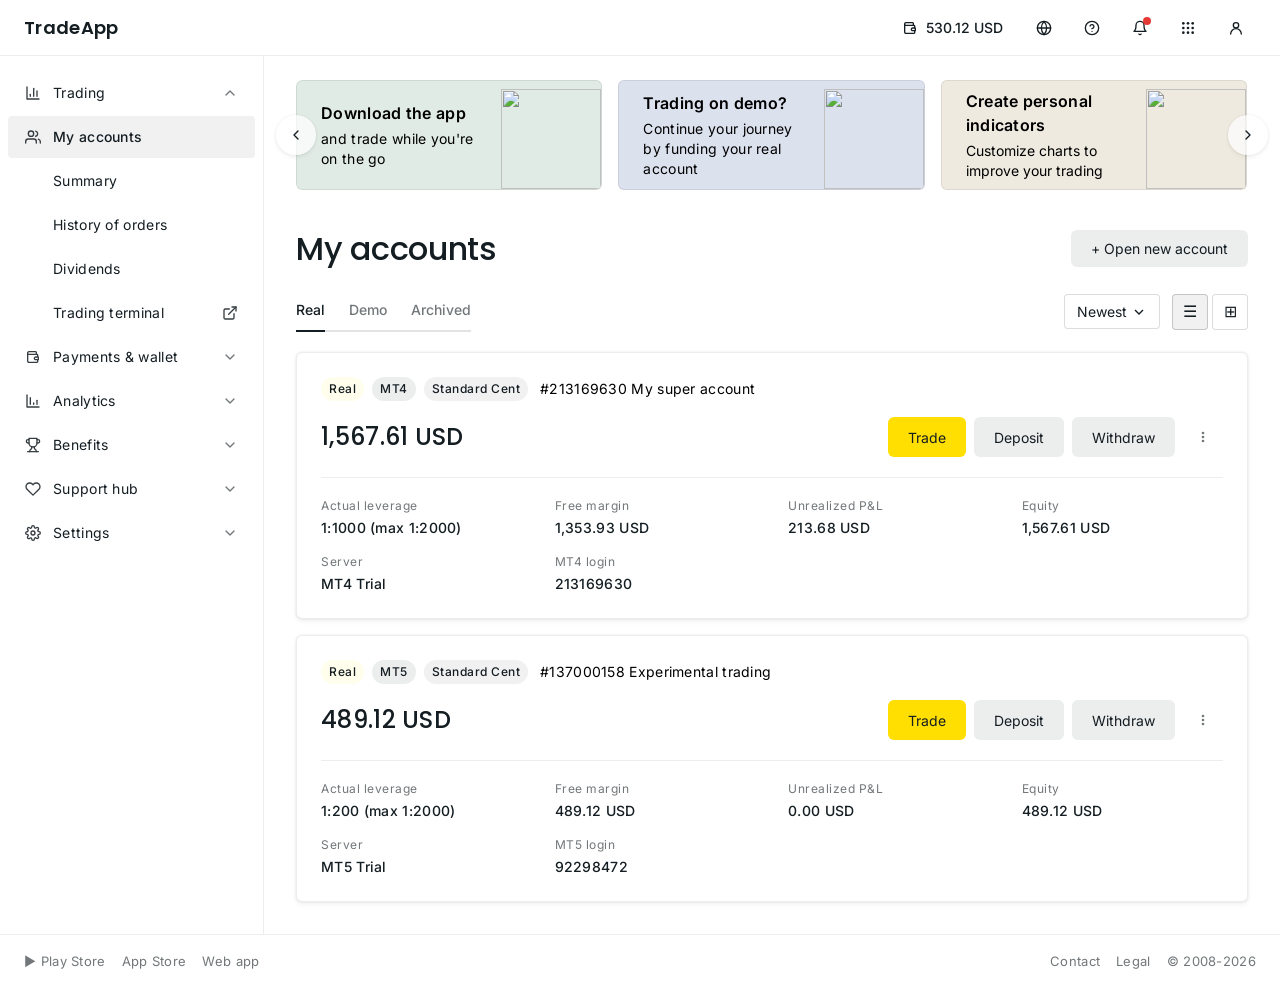
==== index.html @ 42e7721c "Update: onboarding dialog, wallet icon, more button, round close, notification popup Co-authored-by:" ====
<!DOCTYPE html>
<html lang="en">
<head>
  <meta charset="UTF-8" />
  <meta name="viewport" content="width=device-width, initial-scale=1.0" />
  <title>My accounts</title>
  <link rel="preconnect" href="https://fonts.googleapis.com" />
  <link rel="preconnect" href="https://fonts.gstatic.com" crossorigin />
  <link href="https://fonts.googleapis.com/css2?family=Inter:wght@400;500;600&family=Poppins:wght@500;600&display=swap" rel="stylesheet" />
  <link rel="stylesheet" href="css/styles.css" />
</head>
<body>
  <div class="layout">
    <!-- Top header -->
    <header class="header">
      <div class="header-left">
        <button type="button" class="header-burger" aria-label="Open menu" aria-expanded="false"><svg width="20" height="20" viewBox="0 0 24 24" fill="none" stroke="currentColor" stroke-width="2" stroke-linecap="round" stroke-linejoin="round"><path d="M3 12h18"/><path d="M3 6h18"/><path d="M3 18h18"/></svg></button>
        <span class="header-brand">TradeApp</span>
      </div>
      <div class="header-right">
        <button type="button" class="header-btn header-btn-balance" aria-label="Balance">
          <span class="header-btn-icon" aria-hidden="true"><svg width="16" height="16" viewBox="0 0 20 20" fill="none" stroke="currentColor" stroke-width="1.67" stroke-linecap="round" stroke-linejoin="round"><path d="M14.1667 6.66665V4.16665C14.1667 3.94563 14.0789 3.73367 13.9226 3.57739C13.7663 3.42111 13.5543 3.33331 13.3333 3.33331H4.99999C4.55797 3.33331 4.13404 3.50891 3.82148 3.82147C3.50892 4.13403 3.33333 4.55795 3.33333 4.99998M3.33333 4.99998C3.33333 5.44201 3.50892 5.86593 3.82148 6.17849C4.13404 6.49105 4.55797 6.66665 4.99999 6.66665H15C15.221 6.66665 15.433 6.75444 15.5893 6.91072C15.7455 7.067 15.8333 7.27897 15.8333 7.49998V9.99998M3.33333 4.99998V15C3.33333 15.442 3.50892 15.8659 3.82148 16.1785C4.13404 16.4911 4.55797 16.6666 4.99999 16.6666H15C15.221 16.6666 15.433 16.5788 15.5893 16.4226C15.7455 16.2663 15.8333 16.0543 15.8333 15.8333V13.3333M16.6667 9.99998V13.3333H13.3333C12.8913 13.3333 12.4674 13.1577 12.1548 12.8452C11.8423 12.5326 11.6667 12.1087 11.6667 11.6666C11.6667 11.2246 11.8423 10.8007 12.1548 10.4881C12.4674 10.1756 12.8913 9.99998 13.3333 9.99998H16.6667Z"/></svg></span>
          <span class="header-btn-text">530.12 USD</span>
        </button>
        <button type="button" class="header-btn header-btn-icon-only" aria-label="Language"><svg width="16" height="16" viewBox="0 0 24 24" fill="none" stroke="currentColor" stroke-width="2" stroke-linecap="round" stroke-linejoin="round"><circle cx="12" cy="12" r="10"/><path d="M2 12h20"/><path d="M12 2a15.3 15.3 0 0 1 4 10 15.3 15.3 0 0 1-4 10 15.3 15.3 0 0 1-4-10 15.3 15.3 0 0 1 4-10z"/></svg></button>
        <button type="button" class="header-btn header-btn-icon-only" aria-label="Help"><svg width="16" height="16" viewBox="0 0 24 24" fill="none" stroke="currentColor" stroke-width="2" stroke-linecap="round" stroke-linejoin="round"><circle cx="12" cy="12" r="10"/><path d="M9.09 9a3 3 0 0 1 5.83 1c0 2-3 3-3 3"/><path d="M12 17h.01"/></svg></button>
        <div class="header-notifications">
          <button type="button" class="header-btn header-btn-icon-only header-btn-bell" id="notifications-toggle" aria-label="Notifications" aria-expanded="false"><svg width="16" height="16" viewBox="0 0 24 24" fill="none" stroke="currentColor" stroke-width="2" stroke-linecap="round" stroke-linejoin="round"><path d="M18 8A6 6 0 0 0 6 8c0 7-3 9-3 9h18s-3-2-3-9"/><path d="M13.73 21a2 2 0 0 1-3.46 0"/></svg><span class="header-btn-badge" aria-hidden="true"></span></button>
          <div class="notifications-popup" id="notifications-popup" role="dialog" aria-label="Notifications" hidden>
            <button type="button" class="notifications-popup-item notifications-popup-item-unread notifications-popup-item-open-dialog" id="notification-item-indicators">
              <div class="notifications-popup-item-head">
                <span class="notifications-popup-item-title">Create personal indicators to customize charts and improve your trading</span>
                <span class="notifications-popup-item-dot" aria-hidden="true"></span>
              </div>
              <div class="notifications-popup-item-time">25 Feb 2026, 06:35 AM</div>
            </button>
          </div>
        </div>
        <button type="button" class="header-btn header-btn-icon-only" aria-label="Apps"><svg width="16" height="16" viewBox="0 0 24 24" fill="currentColor"><circle cx="5" cy="5" r="2"/><circle cx="12" cy="5" r="2"/><circle cx="19" cy="5" r="2"/><circle cx="5" cy="12" r="2"/><circle cx="12" cy="12" r="2"/><circle cx="19" cy="12" r="2"/><circle cx="5" cy="19" r="2"/><circle cx="12" cy="19" r="2"/><circle cx="19" cy="19" r="2"/></svg></button>
        <button type="button" class="header-btn header-btn-icon-only" aria-label="Profile"><svg width="16" height="16" viewBox="0 0 24 24" fill="none" stroke="currentColor" stroke-width="2" stroke-linecap="round" stroke-linejoin="round"><circle cx="12" cy="8" r="4"/><path d="M20 21a8 8 0 0 0-16 0"/></svg></button>
      </div>
    </header>

    <div class="sidebar-overlay" id="sidebar-overlay" aria-hidden="true"></div>

    <!-- Onboarding dialog (Create personal indicators) -->
    <div class="dialog-overlay" id="indicators-dialog-overlay" aria-hidden="true"></div>
    <div class="dialog-wrap" id="indicators-dialog-wrap" role="dialog" aria-modal="true" aria-labelledby="indicators-dialog-title" hidden>
      <div class="dialog dialog-indicators">
        <button type="button" class="dialog-close" id="indicators-dialog-close" aria-label="Close"><svg width="20" height="20" viewBox="0 0 24 24" fill="none" stroke="currentColor" stroke-width="2" stroke-linecap="round" stroke-linejoin="round"><path d="M18 6L6 18"/><path d="M6 6l12 12"/></svg></button>
        <div class="dialog-image"><img src="css/images/dialog.png" alt="" /></div>
        <div class="dialog-content">
          <h2 class="dialog-title" id="indicators-dialog-title">Create personal indicators</h2>
          <p class="dialog-desc">Exness Terminal now lets you code scripts and create personal indicators. Customize charts with your own or built-in indicators to improve your trading.</p>
        </div>
        <div class="dialog-actions">
          <button type="button" class="btn btn-trade dialog-cta">Go to Exness Terminal</button>
        </div>
      </div>
    </div>

    <div class="main-wrap">
      <!-- Left sidebar -->
      <aside class="sidebar" id="sidebar">
        <nav class="sidebar-nav">
          <div class="nav-item nav-item-collapsed">
            <span class="nav-icon" aria-hidden="true"><svg width="16" height="16" viewBox="0 0 24 24" fill="none" stroke="currentColor" stroke-width="2" stroke-linecap="round" stroke-linejoin="round"><path d="M3 3v18h18"/><path d="M18 17V9"/><path d="M13 17V5"/><path d="M8 17v-3"/></svg></span>
            <span class="nav-label">Trading</span>
            <span class="nav-chevron nav-chevron-up" aria-hidden="true"><svg width="16" height="16" viewBox="0 0 24 24" fill="none" stroke="currentColor" stroke-width="2" stroke-linecap="round" stroke-linejoin="round"><path d="M18 15l-6-6-6 6"/></svg></span>
          </div>
          <div class="nav-item nav-item-active">
            <span class="nav-icon" aria-hidden="true"><svg width="16" height="16" viewBox="0 0 24 24" fill="none" stroke="currentColor" stroke-width="2" stroke-linecap="round" stroke-linejoin="round"><path d="M17 21v-2a4 4 0 0 0-4-4H5a4 4 0 0 0-4 4v2"/><circle cx="9" cy="7" r="4"/><path d="M23 21v-2a4 4 0 0 0-3-3.87"/><path d="M16 3.13a4 4 0 0 1 0 7.75"/></svg></span>
            <span class="nav-label">My accounts</span>
          </div>
          <a href="#" class="nav-item nav-item-sub"><span class="nav-label">Summary</span></a>
          <a href="#" class="nav-item nav-item-sub"><span class="nav-label">History of orders</span></a>
          <a href="#" class="nav-item nav-item-sub"><span class="nav-label">Dividends</span></a>
          <a href="#" class="nav-item nav-item-sub nav-item-with-end-icon"><span class="nav-label">Trading terminal</span><span class="nav-icon nav-icon-end" aria-hidden="true"><svg width="16" height="16" viewBox="0 0 24 24" fill="none" stroke="currentColor" stroke-width="2" stroke-linecap="round" stroke-linejoin="round"><path d="M18 13v6a2 2 0 0 1-2 2H5a2 2 0 0 1-2-2V8a2 2 0 0 1 2-2h6"/><path d="M15 3h6v6"/><path d="M10 14L21 3"/></svg></span></a>
          <div class="nav-item nav-item-collapsed">
            <span class="nav-icon" aria-hidden="true"><svg width="16" height="16" viewBox="0 0 20 20" fill="none" stroke="currentColor" stroke-width="1.67" stroke-linecap="round" stroke-linejoin="round"><path d="M14.1667 6.66665V4.16665C14.1667 3.94563 14.0789 3.73367 13.9226 3.57739C13.7663 3.42111 13.5543 3.33331 13.3333 3.33331H4.99999C4.55797 3.33331 4.13404 3.50891 3.82148 3.82147C3.50892 4.13403 3.33333 4.55795 3.33333 4.99998M3.33333 4.99998C3.33333 5.44201 3.50892 5.86593 3.82148 6.17849C4.13404 6.49105 4.55797 6.66665 4.99999 6.66665H15C15.221 6.66665 15.433 6.75444 15.5893 6.91072C15.7455 7.067 15.8333 7.27897 15.8333 7.49998V9.99998M3.33333 4.99998V15C3.33333 15.442 3.50892 15.8659 3.82148 16.1785C4.13404 16.4911 4.55797 16.6666 4.99999 16.6666H15C15.221 16.6666 15.433 16.5788 15.5893 16.4226C15.7455 16.2663 15.8333 16.0543 15.8333 15.8333V13.3333M16.6667 9.99998V13.3333H13.3333C12.8913 13.3333 12.4674 13.1577 12.1548 12.8452C11.8423 12.5326 11.6667 12.1087 11.6667 11.6666C11.6667 11.2246 11.8423 10.8007 12.1548 10.4881C12.4674 10.1756 12.8913 9.99998 13.3333 9.99998H16.6667Z"/></svg></span>
            <span class="nav-label">Payments & wallet</span>
            <span class="nav-chevron nav-chevron-down" aria-hidden="true"><svg width="16" height="16" viewBox="0 0 24 24" fill="none" stroke="currentColor" stroke-width="2" stroke-linecap="round" stroke-linejoin="round"><path d="M6 9l6 6 6-6"/></svg></span>
          </div>
          <div class="nav-item nav-item-collapsed">
            <span class="nav-icon" aria-hidden="true"><svg width="16" height="16" viewBox="0 0 24 24" fill="none" stroke="currentColor" stroke-width="2" stroke-linecap="round" stroke-linejoin="round"><path d="M3 3v18h18"/><path d="M18 17v-6"/><path d="M13 17v-2"/><path d="M8 17v-10"/></svg></span>
            <span class="nav-label">Analytics</span>
            <span class="nav-chevron nav-chevron-down" aria-hidden="true"><svg width="16" height="16" viewBox="0 0 24 24" fill="none" stroke="currentColor" stroke-width="2" stroke-linecap="round" stroke-linejoin="round"><path d="M6 9l6 6 6-6"/></svg></span>
          </div>
          <div class="nav-item nav-item-collapsed">
            <span class="nav-icon" aria-hidden="true"><svg width="16" height="16" viewBox="0 0 24 24" fill="none" stroke="currentColor" stroke-width="2" stroke-linecap="round" stroke-linejoin="round"><path d="M6 9H4.5a2.5 2.5 0 0 1 0-5H6"/><path d="M18 9h1.5a2.5 2.5 0 0 0 0-5H18"/><path d="M4 22h16"/><path d="M10 14.66V17c0 .55-.47.98-.97 1.21C7.85 18.75 7 20.24 7 22"/><path d="M14 14.66V17c0 .55.47.98.97 1.21C16.15 18.75 17 20.24 17 22"/><path d="M18 2H6v7a6 6 0 0 0 12 0V2Z"/></svg></span>
            <span class="nav-label">Benefits</span>
            <span class="nav-chevron nav-chevron-down" aria-hidden="true"><svg width="16" height="16" viewBox="0 0 24 24" fill="none" stroke="currentColor" stroke-width="2" stroke-linecap="round" stroke-linejoin="round"><path d="M6 9l6 6 6-6"/></svg></span>
          </div>
          <div class="nav-item nav-item-collapsed">
            <span class="nav-icon" aria-hidden="true"><svg width="16" height="16" viewBox="0 0 24 24" fill="none" stroke="currentColor" stroke-width="2" stroke-linecap="round" stroke-linejoin="round"><path d="M20.84 4.61a5.5 5.5 0 0 0-7.78 0L12 5.67l-1.06-1.06a5.5 5.5 0 0 0-7.78 7.78l1.06 1.06L12 21.23l7.78-7.78 1.06-1.06a5.5 5.5 0 0 0 0-7.78z"/></svg></span>
            <span class="nav-label">Support hub</span>
            <span class="nav-chevron nav-chevron-down" aria-hidden="true"><svg width="16" height="16" viewBox="0 0 24 24" fill="none" stroke="currentColor" stroke-width="2" stroke-linecap="round" stroke-linejoin="round"><path d="M6 9l6 6 6-6"/></svg></span>
          </div>
          <div class="nav-item nav-item-collapsed">
            <span class="nav-icon" aria-hidden="true"><svg width="16" height="16" viewBox="0 0 24 24" fill="none" stroke="currentColor" stroke-width="2" stroke-linecap="round" stroke-linejoin="round"><circle cx="12" cy="12" r="3"/><path d="M19.4 15a1.65 1.65 0 0 0 .33 1.82l.06.06a2 2 0 0 1 0 2.83 2 2 0 0 1-2.83 0l-.06-.06a1.65 1.65 0 0 0-1.82-.33 1.65 1.65 0 0 0-1 1.51V21a2 2 0 0 1-2 2 2 2 0 0 1-2-2v-.09A1.65 1.65 0 0 0 9 19.4a1.65 1.65 0 0 0-1.82.33l-.06.06a2 2 0 0 1-2.83 0 2 2 0 0 1 0-2.83l.06-.06a1.65 1.65 0 0 0 .33-1.82 1.65 1.65 0 0 0-1.51-1H3a2 2 0 0 1-2-2 2 2 0 0 1 2-2h.09A1.65 1.65 0 0 0 4.6 9a1.65 1.65 0 0 0-.33-1.82l-.06-.06a2 2 0 0 1 0-2.83 2 2 0 0 1 2.83 0l.06.06a1.65 1.65 0 0 0 1.82.33H9a1.65 1.65 0 0 0 1-1.51V3a2 2 0 0 1 2-2 2 2 0 0 1 2 2v.09a1.65 1.65 0 0 0 1 1.51 1.65 1.65 0 0 0 1.82-.33l.06-.06a2 2 0 0 1 2.83 0 2 2 0 0 1 0 2.83l-.06.06a1.65 1.65 0 0 0-.33 1.82V9a1.65 1.65 0 0 0 1.51 1H21a2 2 0 0 1 2 2 2 2 0 0 1-2 2h-.09a1.65 1.65 0 0 0-1.51 1z"/></svg></span>
            <span class="nav-label">Settings</span>
            <span class="nav-chevron nav-chevron-down" aria-hidden="true"><svg width="16" height="16" viewBox="0 0 24 24" fill="none" stroke="currentColor" stroke-width="2" stroke-linecap="round" stroke-linejoin="round"><path d="M6 9l6 6 6-6"/></svg></span>
          </div>
        </nav>
      </aside>

      <!-- Page content -->
      <main class="content">
        <!-- Carousel / banners -->
        <section class="carousel">
          <button type="button" class="carousel-arrow carousel-arrow-prev" aria-label="Previous"><svg width="16" height="16" viewBox="0 0 24 24" fill="none" stroke="currentColor" stroke-width="2" stroke-linecap="round" stroke-linejoin="round"><path d="M15 18l-6-6 6-6"/></svg></button>
          <div class="carousel-track">
            <div class="carousel-card carousel-card-green">
              <div class="carousel-card-text">
                <h3 class="carousel-card-title">Download the app</h3>
                <p class="carousel-card-desc">and trade while you're on the go</p>
              </div>
              <div class="carousel-card-image"><img src="css/images/Image1.png" alt="" /></div>
            </div>
            <div class="carousel-card carousel-card-blue">
              <div class="carousel-card-text">
                <h3 class="carousel-card-title">Trading on demo?</h3>
                <p class="carousel-card-desc">Continue your journey by funding your real account</p>
              </div>
              <div class="carousel-card-image"><img src="css/images/image2.png" alt="" /></div>
            </div>
            <button type="button" class="carousel-card carousel-card-grey carousel-card-open-dialog" id="carousel-card-indicators">
              <div class="carousel-card-text">
                <h3 class="carousel-card-title">Create personal indicators</h3>
                <p class="carousel-card-desc">Customize charts to improve your trading</p>
              </div>
              <div class="carousel-card-image"><img src="css/images/image3.png" alt="" /></div>
            </button>
          </div>
          <button type="button" class="carousel-arrow carousel-arrow-next" aria-label="Next"><svg width="16" height="16" viewBox="0 0 24 24" fill="none" stroke="currentColor" stroke-width="2" stroke-linecap="round" stroke-linejoin="round"><path d="M9 18l6-6-6-6"/></svg></button>
        </section>

        <!-- Page title + Open new account -->
        <div class="page-title-row">
          <h1 class="page-title">My accounts</h1>
          <button type="button" class="btn btn-outline-primary">+ Open new account</button>
        </div>

        <!-- Tabs (left) + Sort & view (right) -->
        <div class="toolbar">
          <div class="tabs">
            <button type="button" class="tab tab-active">Real</button>
            <button type="button" class="tab">Demo</button>
            <button type="button" class="tab">Archived</button>
          </div>
          <div class="toolbar-right">
            <select class="toolbar-sort" aria-label="Sort">
              <option>Newest</option>
            </select>
            <div class="toolbar-views">
              <button type="button" class="toolbar-view toolbar-view-active" aria-label="List view">☰</button>
              <button type="button" class="toolbar-view" aria-label="Grid view">⊞</button>
            </div>
          </div>
        </div>

        <!-- Account cards -->
        <div class="account-list">
          <!-- Card 1: collapsed -->
          <article class="account-card">
            <div class="account-card-header">
              <div class="account-card-badges">
                <span class="badge badge-real">Real</span>
                <span class="badge badge-mt">MT4</span>
                <span class="badge badge-type">Standard Cent</span>
              </div>
              <div class="account-card-title-row">
                <h2 class="account-card-name">#213169630 My super account</h2>
              </div>
            </div>
            <div class="account-card-body">
              <div class="account-card-balance">1,567.61 USD</div>
              <div class="account-card-actions">
                <button type="button" class="btn btn-trade">Trade</button>
                <button type="button" class="btn btn-outline">Deposit</button>
                <button type="button" class="btn btn-outline">Withdraw</button>
                <button type="button" class="btn btn-icon" aria-label="More"><svg width="16" height="16" viewBox="0 0 24 24" fill="currentColor"><circle cx="12" cy="6" r="2"/><circle cx="12" cy="12" r="2"/><circle cx="12" cy="18" r="2"/></svg></button>
              </div>
            </div>
            <div class="account-card-details">
              <div class="account-detail"><span class="account-detail-label">Actual leverage</span><span class="account-detail-value">1:1000 (max 1:2000)</span></div>
              <div class="account-detail"><span class="account-detail-label">Free margin</span><span class="account-detail-value">1,353.93 USD</span></div>
              <div class="account-detail"><span class="account-detail-label">Unrealized P&L</span><span class="account-detail-value">213.68 USD</span></div>
              <div class="account-detail"><span class="account-detail-label">Equity</span><span class="account-detail-value">1,567.61 USD</span></div>
              <div class="account-detail"><span class="account-detail-label">Server</span><span class="account-detail-value">MT4 Trial</span></div>
              <div class="account-detail"><span class="account-detail-label">MT4 login</span><span class="account-detail-value">213169630</span></div>
            </div>
          </article>

          <!-- Card 2: expanded -->
          <article class="account-card account-card-expanded">
            <div class="account-card-header">
              <div class="account-card-badges">
                <span class="badge badge-real">Real</span>
                <span class="badge badge-mt">MT5</span>
                <span class="badge badge-type">Standard Cent</span>
              </div>
              <div class="account-card-title-row">
                <h2 class="account-card-name">#137000158 Experimental trading</h2>
              </div>
            </div>
            <div class="account-card-body">
              <div class="account-card-balance">489.12 USD</div>
              <div class="account-card-actions">
                <button type="button" class="btn btn-trade">Trade</button>
                <button type="button" class="btn btn-outline">Deposit</button>
                <button type="button" class="btn btn-outline">Withdraw</button>
                <button type="button" class="btn btn-icon" aria-label="More"><svg width="16" height="16" viewBox="0 0 24 24" fill="currentColor"><circle cx="12" cy="6" r="2"/><circle cx="12" cy="12" r="2"/><circle cx="12" cy="18" r="2"/></svg></button>
              </div>
            </div>
            <div class="account-card-details">
              <div class="account-detail"><span class="account-detail-label">Actual leverage</span><span class="account-detail-value">1:200 (max 1:2000)</span></div>
              <div class="account-detail"><span class="account-detail-label">Free margin</span><span class="account-detail-value">489.12 USD</span></div>
              <div class="account-detail"><span class="account-detail-label">Unrealized P&L</span><span class="account-detail-value">0.00 USD</span></div>
              <div class="account-detail"><span class="account-detail-label">Equity</span><span class="account-detail-value">489.12 USD</span></div>
              <div class="account-detail"><span class="account-detail-label">Server</span><span class="account-detail-value">MT5 Trial</span></div>
              <div class="account-detail"><span class="account-detail-label">MT5 login</span><span class="account-detail-value">92298472</span></div>
            </div>
          </article>
        </div>
      </main>
    </div>

    <!-- Footer -->
    <footer class="footer">
      <div class="footer-left">
        <a href="#" class="footer-link">► Play Store</a>
        <a href="#" class="footer-link">App Store</a>
        <a href="#" class="footer-link">Web app</a>
      </div>
      <div class="footer-right">
        <a href="#" class="footer-link">Contact</a>
        <a href="#" class="footer-link">Legal</a>
        <span class="footer-copy">© 2008-2026</span>
      </div>
    </footer>
  </div>
  <script>
    (function () {
      var body = document.body;
      var burger = document.querySelector('.header-burger');
      var overlay = document.getElementById('sidebar-overlay');
      var sidebar = document.getElementById('sidebar');
      if (!burger || !overlay || !sidebar) return;

      function openMenu() {
        body.classList.add('sidebar-open');
        burger.setAttribute('aria-expanded', 'true');
        burger.setAttribute('aria-label', 'Close menu');
      }
      function closeMenu() {
        body.classList.remove('sidebar-open');
        burger.setAttribute('aria-expanded', 'false');
        burger.setAttribute('aria-label', 'Open menu');
      }
      function toggleMenu() {
        if (body.classList.contains('sidebar-open')) closeMenu();
        else openMenu();
      }

      burger.addEventListener('click', toggleMenu);
      overlay.addEventListener('click', closeMenu);
    })();

    (function () {
      var toggle = document.getElementById('notifications-toggle');
      var popup = document.getElementById('notifications-popup');
      if (!toggle || !popup) return;

      function openPopup() {
        popup.removeAttribute('hidden');
        toggle.setAttribute('aria-expanded', 'true');
      }
      function closePopup() {
        popup.setAttribute('hidden', '');
        toggle.setAttribute('aria-expanded', 'false');
      }
      function isOpen() {
        return !popup.hasAttribute('hidden');
      }

      toggle.addEventListener('click', function (e) {
        e.stopPropagation();
        if (isOpen()) closePopup();
        else openPopup();
      });

      document.addEventListener('click', function (e) {
        if (!isOpen()) return;
        if (popup.contains(e.target) || toggle.contains(e.target)) return;
        closePopup();
      });
      document.addEventListener('keydown', function (e) {
        if (e.key === 'Escape' && isOpen()) closePopup();
      });
    })();

    (function () {
      var body = document.body;
      var overlay = document.getElementById('indicators-dialog-overlay');
      var wrap = document.getElementById('indicators-dialog-wrap');
      var closeBtn = document.getElementById('indicators-dialog-close');
      var carouselCard = document.getElementById('carousel-card-indicators');
      var notificationItem = document.getElementById('notification-item-indicators');
      var notificationsPopup = document.getElementById('notifications-popup');
      var notificationsToggle = document.getElementById('notifications-toggle');

      if (!overlay || !wrap || !closeBtn) return;

      function openDialog() {
        body.classList.add('dialog-open');
        wrap.removeAttribute('hidden');
        overlay.setAttribute('aria-hidden', 'false');
        if (notificationsPopup && !notificationsPopup.hasAttribute('hidden')) {
          notificationsPopup.setAttribute('hidden', '');
          if (notificationsToggle) notificationsToggle.setAttribute('aria-expanded', 'false');
        }
      }
      function closeDialog() {
        body.classList.remove('dialog-open');
        wrap.setAttribute('hidden', '');
        overlay.setAttribute('aria-hidden', 'true');
      }

      if (carouselCard) carouselCard.addEventListener('click', openDialog);
      if (notificationItem) notificationItem.addEventListener('click', openDialog);
      closeBtn.addEventListener('click', closeDialog);
      overlay.addEventListener('click', closeDialog);
      wrap.addEventListener('click', function (e) {
        if (e.target === wrap) closeDialog();
      });
      document.addEventListener('keydown', function (e) {
        if (e.key === 'Escape' && body.classList.contains('dialog-open')) closeDialog();
      });
    })();
  </script>
</body>
</html>
---- css/styles.css ----
/* Design tokens (Figma) */
:root {
  --text-primary: #141D22;
  --text-secondary: rgba(20, 29, 34, 0.6);
  --divider: #141D22;
  --bg-page: #fff;
  --bg-sidebar-active: rgba(20, 29, 34, 0.06);
  --accent-yellow: #F5C542;
  --shadow-sm: 0 0 3px rgba(0,0,0,0.08), 0 2px 4px rgba(0,0,0,0.04), 0 4px 6px rgba(0,0,0,0.02);
  --border-radius-sm: 4px;
  --border-radius-md: 6px;
  --font-heading: 'Poppins', -apple-system, sans-serif;
  --font-body: 'Inter', 'Aktiv Grotesk', -apple-system, BlinkMacSystemFont, 'Segoe UI', Roboto, sans-serif;
}

/* Base */
*,
*::before,
*::after {
  box-sizing: border-box;
}

body {
  margin: 0;
  font-family: var(--font-body);
  font-size: 14px;
  font-weight: 400;
  line-height: 20px;
  letter-spacing: 0.3px;
  color: var(--text-primary);
  background: var(--bg-page);
}

/* Layout */
.layout {
  min-height: 100vh;
  display: flex;
  flex-direction: column;
}

.main-wrap {
  display: flex;
  flex: 1;
  min-height: 0;
}

/* Header */
.header {
  display: flex;
  align-items: center;
  justify-content: space-between;
  height: 56px;
  padding: 0 24px;
  background: var(--bg-page);
  border-bottom: 1px solid rgba(20, 29, 34, 0.08);
}

.header-left {
  display: flex;
  align-items: center;
  gap: 16px;
}

.header-burger {
  display: none;
  align-items: center;
  justify-content: center;
  width: 40px;
  height: 40px;
  padding: 0;
  border: none;
  background: transparent;
  color: var(--text-primary);
  cursor: pointer;
  border-radius: var(--border-radius-sm);
  transition: border-color 0.15s ease, background-color 0.15s ease;
}

.header-burger:hover {
  border: 1px solid rgba(20, 29, 34, 0.2);
  background: rgba(20, 29, 34, 0.04);
}

.header-burger svg {
  display: block;
  width: 20px;
  height: 20px;
}

.header-brand {
  font-family: var(--font-heading);
  font-weight: 600;
  font-size: 18px;
  color: var(--text-primary);
}

.header-right {
  display: flex;
  align-items: center;
  gap: 8px;
}

/* Header buttons: one icon+sum, five icon-only; square light border on hover */
.header-btn {
  display: inline-flex;
  align-items: center;
  justify-content: center;
  gap: 8px;
  min-width: 40px;
  height: 40px;
  padding: 0 12px;
  border: 1px solid transparent;
  border-radius: var(--border-radius-sm);
  background: transparent;
  color: var(--text-primary);
  font-family: var(--font-body);
  font-size: 14px;
  font-weight: 500;
  cursor: pointer;
  transition: border-color 0.15s ease, background-color 0.15s ease;
}

.header-btn:hover {
  border-color: rgba(20, 29, 34, 0.2);
  background: rgba(20, 29, 34, 0.04);
}

.header-btn:focus {
  outline: none;
}

.header-btn:focus-visible {
  border-color: rgba(20, 29, 34, 0.35);
}

.header-btn-balance {
  padding: 0 12px;
}

.header-btn-icon {
  display: flex;
  align-items: center;
  justify-content: center;
  flex-shrink: 0;
}

.header-btn-icon svg,
.header-btn-icon-only svg {
  display: block;
  width: 16px;
  height: 16px;
}

.header-btn-icon-only {
  padding: 0;
  width: 40px;
}

.header-btn-text {
  white-space: nowrap;
}

.header-btn-bell {
  position: relative;
}

.header-btn-badge {
  position: absolute;
  top: 8px;
  right: 8px;
  width: 8px;
  height: 8px;
  background: #E53935;
  border-radius: 50%;
}

/* Notifications popup (no background overlay) */
.header-notifications {
  position: relative;
}

.notifications-popup {
  position: absolute;
  top: calc(100% + 8px);
  right: 0;
  min-width: 320px;
  max-width: 400px;
  background: #fff;
  border-radius: var(--border-radius-md);
  box-shadow: 0 4px 20px rgba(0, 0, 0, 0.12);
  padding: 12px 0;
  z-index: 1000;
  border: 1px solid rgba(0, 0, 0, 0.08);
}

.notifications-popup[hidden] {
  display: none;
}

.notifications-popup-item {
  padding: 12px 16px;
  border-bottom: 1px solid rgba(0, 0, 0, 0.06);
}

.notifications-popup-item:last-child {
  border-bottom: none;
}

.notifications-popup-item-head {
  display: flex;
  align-items: flex-start;
  gap: 8px;
  margin-bottom: 4px;
}

.notifications-popup-item-title {
  flex: 1;
  font-family: var(--font-body);
  font-size: 14px;
  font-weight: 400;
  line-height: 1.4;
  color: var(--text-primary);
}

.notifications-popup-item-dot {
  flex-shrink: 0;
  width: 8px;
  height: 8px;
  background: #E53935;
  border-radius: 50%;
  margin-top: 6px;
}

.notifications-popup-item-time {
  font-family: var(--font-body);
  font-size: 12px;
  color: var(--text-secondary);
  padding-left: 0;
}

/* Onboarding dialog — overlay + modal 600px, centered */
.dialog-overlay {
  display: none;
  position: fixed;
  inset: 0;
  background: rgba(0, 0, 0, 0.4);
  z-index: 1001;
  opacity: 0;
  transition: opacity 0.25s ease;
  pointer-events: none;
}

body.dialog-open .dialog-overlay {
  display: block;
  opacity: 1;
  pointer-events: auto;
}

.dialog-wrap {
  display: none;
  position: fixed;
  inset: 0;
  z-index: 1002;
  align-items: center;
  justify-content: center;
  padding: 24px;
  pointer-events: none;
}

.dialog-wrap[hidden] {
  display: none !important;
}

body.dialog-open .dialog-wrap {
  display: flex;
  pointer-events: none;
}

body.dialog-open .dialog-wrap .dialog {
  pointer-events: auto;
}

.dialog {
  width: 100%;
  max-width: 600px;
  background: var(--bg-page);
  border-radius: var(--border-radius-md);
  box-shadow: 0 20px 25px -5px rgba(0, 0, 0, 0.1), 0 8px 10px -6px rgba(0, 0, 0, 0.08), 0 0 6px 0 rgba(0, 0, 0, 0.06);
  overflow: hidden;
  position: relative;
}

.dialog-indicators .dialog-image {
  display: block;
  width: 100%;
  aspect-ratio: 240 / 135;
  background: rgba(20, 29, 34, 0.06);
  overflow: hidden;
}

.dialog-indicators .dialog-image img {
  display: block;
  width: 100%;
  height: 100%;
  object-fit: cover;
}

.dialog-close {
  position: absolute;
  top: 16px;
  right: 16px;
  width: 40px;
  height: 40px;
  padding: 0;
  border: none;
  background: rgba(108, 133, 149, 0.08);
  border-radius: 50%;
  color: var(--text-primary);
  cursor: pointer;
  display: flex;
  align-items: center;
  justify-content: center;
  z-index: 2;
  transition: background-color 0.15s ease;
}

.dialog-close:hover {
  background: rgba(108, 133, 149, 0.14);
}

.dialog-close svg {
  display: block;
  width: 20px;
  height: 20px;
}

.dialog-content {
  padding: 24px 24px 0;
  border-top: 1px solid rgba(20, 29, 34, 0.12);
}

.dialog-title {
  margin: 0 0 12px;
  font-family: var(--font-heading);
  font-size: 24px;
  font-weight: 500;
  line-height: 28px;
  letter-spacing: -0.25px;
  color: var(--text-primary);
}

.dialog-desc {
  margin: 0;
  font-family: var(--font-body);
  font-size: 14px;
  font-weight: 400;
  line-height: 20px;
  letter-spacing: 0.3px;
  color: var(--text-primary);
}

.dialog-actions {
  padding: 24px;
  display: flex;
  justify-content: flex-end;
}

.dialog-actions .dialog-cta {
  min-width: 80px;
}

/* Notification / carousel items that open dialog — button reset */
.notifications-popup-item-open-dialog {
  width: 100%;
  cursor: pointer;
  border: none;
  background: none;
  text-align: left;
  font: inherit;
}

/* Sidebar — white, active = light grey */
.sidebar-overlay {
  display: none;
  position: fixed;
  inset: 0;
  background: rgba(0, 0, 0, 0.4);
  z-index: 999;
  opacity: 0;
  transition: opacity 0.25s ease;
  pointer-events: none;
}

body.sidebar-open .sidebar-overlay {
  display: block;
  opacity: 1;
  pointer-events: auto;
}

.sidebar {
  width: 264px;
  flex-shrink: 0;
  background: var(--bg-page);
  border-right: 1px solid rgba(20, 29, 34, 0.08);
  padding: 16px 0;
}

.sidebar-nav {
  display: flex;
  flex-direction: column;
  gap: 2px;
}

.nav-item {
  display: flex;
  align-items: center;
  gap: 12px;
  padding: 10px 16px;
  margin: 0 8px;
  color: var(--text-primary);
  text-decoration: none;
  border: 1px solid transparent;
  background: none;
  width: calc(100% - 16px);
  text-align: left;
  font-family: var(--font-body);
  font-size: 14px;
  line-height: 20px;
  cursor: pointer;
  border-radius: var(--border-radius-sm);
  transition: border-color 0.15s ease, background-color 0.15s ease;
}

.nav-item:hover {
  border-color: rgba(20, 29, 34, 0.2);
  background: rgba(20, 29, 34, 0.04);
}

.nav-item-active {
  background: var(--bg-sidebar-active);
  font-weight: 500;
}

.nav-item-active:hover {
  border-color: rgba(20, 29, 34, 0.2);
  background: rgba(20, 29, 34, 0.08);
}

.nav-item-collapsed .nav-chevron {
  margin-left: auto;
  display: flex;
  align-items: center;
  justify-content: center;
  flex-shrink: 0;
  color: var(--text-secondary);
}

.nav-chevron svg {
  display: block;
  width: 16px;
  height: 16px;
}

.nav-icon {
  flex-shrink: 0;
  width: 16px;
  height: 16px;
  display: flex;
  align-items: center;
  justify-content: center;
  color: var(--text-primary);
  opacity: 0.85;
}

.nav-icon svg {
  display: block;
  width: 16px;
  height: 16px;
}

.nav-label {
  flex: 1;
}

/* Sub-items (Summary, History, Dividends, Trading terminal): no left icon, indent for alignment */
.nav-item-sub {
  padding-left: 44px; /* 16px side + 16px icon + 12px gap = align with My accounts text */
}

.nav-icon-end {
  margin-left: auto;
  flex-shrink: 0;
}

/* Content */
.content {
  flex: 1;
  min-width: 0;
  padding: 24px 32px 32px;
  overflow-y: auto;
  background: var(--bg-page);
}

/* Carousel — light green, light blue/purple, light grey */
.carousel {
  position: relative;
  margin-bottom: 40px;
  max-width: 100%;
}

.carousel-track {
  display: flex;
  gap: 16px;
  overflow: hidden;
  border-radius: var(--border-radius-md);
}

.carousel-card {
  flex: 0 0 calc(33.333% - 11px);
  min-width: 280px;
  height: 110px;
  padding: 0 0 0 24px;
  border-radius: var(--border-radius-md);
  display: flex;
  align-items: center;
  justify-content: space-between;
  gap: 16px;
  border: 1px solid rgba(0, 0, 0, 0.08);
  overflow: hidden;
}

button.carousel-card {
  cursor: pointer;
  font: inherit;
  text-align: left;
}

.carousel-card-green {
  background: #E1EBE5;
  color: #000;
}

.carousel-card-blue {
  background: #DCE1EE;
  color: #000;
}

.carousel-card-grey {
  background: #EFEAE0;
  color: #000;
}

.carousel-card-title {
  margin: 0 0 4px;
  font-family: var(--font-body);
  font-size: 16px;
  font-weight: 600;
  line-height: 24px;
  letter-spacing: 0.3px;
  color: #000;
}

.carousel-card-desc {
  margin: 0;
  font-family: var(--font-body);
  font-size: 14px;
  font-weight: 400;
  line-height: 20px;
  color: #000;
}

.carousel-card-image {
  flex-shrink: 0;
  align-self: flex-end;
  width: 100px;
  height: 100px;
  margin: 0;
  padding: 0;
  display: flex;
  align-items: center;
  justify-content: center;
  overflow: hidden;
}

.carousel-card-image img {
  display: block;
  width: 100px;
  height: 100px;
  object-fit: cover;
  object-position: center center;
}

@media (max-width: 1220px) {
  .carousel-card {
    height: 120px;
  }
}

.carousel-arrow {
  position: absolute;
  top: 50%;
  transform: translateY(-50%);
  width: 40px;
  height: 40px;
  padding: 0;
  border: none;
  background: rgba(255, 255, 255, 0.7);
  border-radius: 50%;
  box-shadow: var(--shadow-sm);
  color: var(--text-primary);
  cursor: pointer;
  z-index: 1;
  display: flex;
  align-items: center;
  justify-content: center;
}

.carousel-arrow svg {
  display: block;
  width: 16px;
  height: 16px;
}

.carousel-arrow-prev {
  left: -20px;
}

.carousel-arrow-next {
  right: -20px;
}


/* Page title — H1 Poppins 32px */
.page-title-row {
  display: flex;
  align-items: center;
  justify-content: space-between;
  gap: 24px;
  margin-bottom: 24px;
}

.page-title-row .page-title {
  margin: 0;
}

.page-title {
  margin: 0 0 24px;
  font-family: var(--font-heading);
  font-size: 32px;
  font-weight: 500;
  line-height: 36px;
  letter-spacing: -0.3px;
  color: var(--text-primary);
}

/* Page head: tabs */
.page-head {
  display: flex;
  align-items: center;
  justify-content: space-between;
  gap: 24px;
  margin-bottom: 20px;
}

/* Tabs */
.tabs {
  display: flex;
  gap: 24px;
  border-bottom: 2px solid rgba(20, 29, 34, 0.12);
}

.tab {
  padding: 10px 0 12px;
  border: none;
  background: none;
  font-family: var(--font-body);
  font-size: 14px;
  font-weight: 500;
  color: var(--text-secondary);
  cursor: default;
  position: relative;
}

.tab-active {
  color: var(--text-primary);
}

.tab-active::after {
  content: "";
  position: absolute;
  left: 0;
  right: 0;
  bottom: -2px;
  height: 2px;
  background: var(--text-primary);
}

/* Buttons */
.btn {
  padding: 10px 20px;
  border-radius: var(--border-radius-md);
  font-family: var(--font-body);
  font-size: 14px;
  font-weight: 400;
  border: none;
  cursor: default;
}

.btn-outline-primary {
  background: rgba(20, 29, 34, 0.08);
  color: var(--text-primary);
  border: none;
}

.btn-outline-primary:hover {
  background: rgba(20, 29, 34, 0.12);
}

.btn-primary {
  background: var(--accent-yellow);
  color: var(--text-primary);
}

.btn-outline {
  height: 40px;
  background: rgba(20, 29, 34, 0.08);
  color: var(--text-primary);
  border: none;
  display: inline-flex;
  align-items: center;
  justify-content: center;
  gap: 6px;
}

.btn-outline:hover {
  background: rgba(20, 29, 34, 0.12);
}

.btn-trade {
  height: 40px;
  background: #FFDE02;
  color: var(--text-primary);
  display: inline-flex;
  align-items: center;
  justify-content: center;
  gap: 6px;
}

.btn-trade-icon,
.btn-deposit-icon,
.btn-withdraw-icon {
  width: 16px;
  height: 16px;
  background: currentColor;
  flex-shrink: 0;
  opacity: 0.9;
}

.btn-trade-icon {
  mask: url("data:image/svg+xml,%3Csvg xmlns='http://www.w3.org/2000/svg' viewBox='0 0 24 24' fill='none' stroke='currentColor' stroke-width='2'%3E%3Cpath d='M13 2L3 14h9l-1 8 10-12h-9l1-8z'/%3E%3C/svg%3E") center/contain no-repeat;
  -webkit-mask: url("data:image/svg+xml,%3Csvg xmlns='http://www.w3.org/2000/svg' viewBox='0 0 24 24' fill='none' stroke='currentColor' stroke-width='2'%3E%3Cpath d='M13 2L3 14h9l-1 8 10-12h-9l1-8z'/%3E%3C/svg%3E") center/contain no-repeat;
}

.btn-deposit-icon {
  mask: url("data:image/svg+xml,%3Csvg xmlns='http://www.w3.org/2000/svg' viewBox='0 0 24 24' fill='none' stroke='currentColor' stroke-width='2'%3E%3Cpath d='M12 5v14M5 12h14'/%3E%3C/svg%3E") center/contain no-repeat;
  -webkit-mask: url("data:image/svg+xml,%3Csvg xmlns='http://www.w3.org/2000/svg' viewBox='0 0 24 24' fill='none' stroke='currentColor' stroke-width='2'%3E%3Cpath d='M12 5v14M5 12h14'/%3E%3C/svg%3E") center/contain no-repeat;
}

.btn-withdraw-icon {
  mask: url("data:image/svg+xml,%3Csvg xmlns='http://www.w3.org/2000/svg' viewBox='0 0 24 24' fill='none' stroke='currentColor' stroke-width='2'%3E%3Cpath d='M18 6L6 18M6 6l12 12'/%3E%3C/svg%3E") center/contain no-repeat;
  -webkit-mask: url("data:image/svg+xml,%3Csvg xmlns='http://www.w3.org/2000/svg' viewBox='0 0 24 24' fill='none' stroke='currentColor' stroke-width='2'%3E%3Cpath d='M18 6L6 18M6 6l12 12'/%3E%3C/svg%3E") center/contain no-repeat;
}

.btn-icon {
  width: 40px;
  height: 40px;
  padding: 0;
  display: inline-flex;
  align-items: center;
  justify-content: center;
  background: transparent;
  color: var(--text-secondary);
  font-size: 18px;
  border: 1px solid transparent;
  border-radius: var(--border-radius-sm);
  cursor: pointer;
  transition: border-color 0.15s ease, background-color 0.15s ease;
}

.btn-icon:hover {
  border-color: rgba(20, 29, 34, 0.2);
  background: rgba(20, 29, 34, 0.04);
}

/* Toolbar */
.toolbar {
  display: flex;
  align-items: center;
  justify-content: space-between;
  gap: 24px;
  margin-bottom: 20px;
}

.toolbar-right {
  display: flex;
  align-items: center;
  gap: 12px;
}

.toolbar-sort {
  padding: 8px 32px 8px 12px;
  border: 1px solid rgba(20, 29, 34, 0.15);
  border-radius: var(--border-radius-sm);
  font-family: var(--font-body);
  font-size: 14px;
  color: var(--text-primary);
  background-color: var(--bg-page);
  background-image: url("data:image/svg+xml,%3Csvg xmlns='http://www.w3.org/2000/svg' width='12' height='12' viewBox='0 0 24 24' fill='none' stroke='%23141D22' stroke-width='2'%3E%3Cpath d='M6 9l6 6 6-6'/%3E%3C/svg%3E");
  background-repeat: no-repeat;
  background-position: right 12px center;
  background-size: 16px;
  -webkit-appearance: none;
  appearance: none;
}

.toolbar-views {
  display: flex;
  gap: 4px;
}

.toolbar-view {
  width: 36px;
  height: 36px;
  border: 1px solid rgba(20, 29, 34, 0.15);
  background: var(--bg-page);
  border-radius: var(--border-radius-sm);
  font-size: 16px;
  cursor: default;
  display: flex;
  align-items: center;
  justify-content: center;
  color: var(--text-primary);
}

.toolbar-view-active {
  background: var(--bg-sidebar-active);
  border-color: rgba(20, 29, 34, 0.2);
}

/* Account cards */
.account-list {
  display: flex;
  flex-direction: column;
  gap: 16px;
}

.account-card {
  background: var(--bg-page);
  border: 1px solid rgba(20, 29, 34, 0.08);
  border-radius: var(--border-radius-md);
  padding: 24px;
  box-shadow: var(--shadow-sm);
}

.account-card-header {
  display: flex;
  align-items: center;
  gap: 12px;
  margin-bottom: 16px;
  flex-wrap: wrap;
}

.account-card-badges {
  display: flex;
  flex-wrap: wrap;
  gap: 8px;
}

.badge {
  padding: 4px 8px;
  border-radius: 1000px;
  font-family: var(--font-body);
  font-size: 12px;
  font-weight: 500;
  line-height: 16px;
  letter-spacing: 0.5px;
}

/* Real = yellow (Figma) */
.badge-real {
  background: rgba(255, 222, 2, 0.08);
  color: var(--text-primary);
}

.badge-mt {
  background: rgba(20, 29, 34, 0.08);
  color: var(--text-primary);
}

.badge-type {
  background: rgba(20, 29, 34, 0.06);
  color: var(--text-primary);
}

.account-card-title-row {
  display: flex;
  align-items: center;
  justify-content: space-between;
  gap: 12px;
}

.account-card-name {
  margin: 0;
  font-family: var(--font-body);
  font-size: 14px;
  font-weight: 400;
  color: #000;
}

.account-card-expand {
  width: 28px;
  height: 28px;
  border: none;
  background: transparent;
  font-size: 16px;
  color: var(--text-secondary);
  cursor: default;
  display: flex;
  align-items: center;
  justify-content: center;
}

.account-card-body {
  display: flex;
  align-items: center;
  justify-content: space-between;
  gap: 16px;
  flex-wrap: wrap;
}

.account-card-balance {
  font-family: var(--font-heading);
  font-size: 24px;
  font-weight: 500;
  line-height: 32px;
  color: var(--text-primary);
}

.account-card-actions {
  display: flex;
  align-items: center;
  gap: 8px;
}

.account-card-details {
  margin-top: 20px;
  padding-top: 20px;
  border-top: 1px solid rgba(20, 29, 34, 0.08);
  display: grid;
  grid-template-columns: repeat(auto-fill, minmax(200px, 1fr));
  gap: 16px 32px;
}

.account-detail {
  display: flex;
  flex-direction: column;
  gap: 4px;
}

.account-detail-label {
  font-family: var(--font-body);
  font-size: 12px;
  font-weight: 400;
  line-height: 16px;
  letter-spacing: 0.5px;
  color: var(--text-secondary);
}

.account-detail-value {
  font-family: var(--font-body);
  font-size: 14px;
  font-weight: 500;
  color: var(--text-primary);
}

.account-link {
  font-family: var(--font-body);
  font-size: 14px;
  color: var(--text-primary);
  text-decoration: none;
  grid-column: 1 / -1;
  display: inline-flex;
  align-items: center;
  gap: 6px;
}

.account-link:hover {
  text-decoration: underline;
}

.icon-copy {
  opacity: 0.8;
  display: inline-block;
}

/* Footer */
.footer {
  display: flex;
  align-items: center;
  justify-content: space-between;
  padding: 16px 24px;
  background: var(--bg-page);
  border-top: 1px solid rgba(20, 29, 34, 0.08);
  flex-wrap: wrap;
  gap: 12px;
}

.footer-left,
.footer-right {
  display: flex;
  align-items: center;
  gap: 16px;
}

.footer-link {
  font-family: var(--font-body);
  font-size: 13px;
  color: var(--text-secondary);
  text-decoration: none;
}

.footer-link:hover {
  color: var(--text-primary);
}

.footer-copy {
  font-family: var(--font-body);
  font-size: 13px;
  color: var(--text-secondary);
}

/* Responsive */
@media (max-width: 1240px) {
  .header-burger {
    display: flex;
  }

  .sidebar-overlay {
    display: block;
  }

  .sidebar {
    position: fixed;
    top: 0;
    left: 0;
    bottom: 0;
    z-index: 1000;
    width: 264px;
    transform: translateX(-100%);
    transition: transform 0.25s ease;
    box-shadow: none;
  }

  body.sidebar-open .sidebar {
    transform: translateX(0);
    box-shadow: 4px 0 24px rgba(0, 0, 0, 0.15);
  }
}

@media (max-width: 900px) {
  .carousel-card {
    flex: 0 0 100%;
    min-width: 0;
    padding: 16px 0 16px 24px;
    min-height: 140px;
    height: auto;
  }
}

@media (max-width: 600px) {
  .toolbar {
    flex-direction: column;
    align-items: flex-start;
  }

  .account-card-body {
    flex-direction: column;
    align-items: flex-start;
  }

  .footer {
    flex-direction: column;
    align-items: flex-start;
  }
}
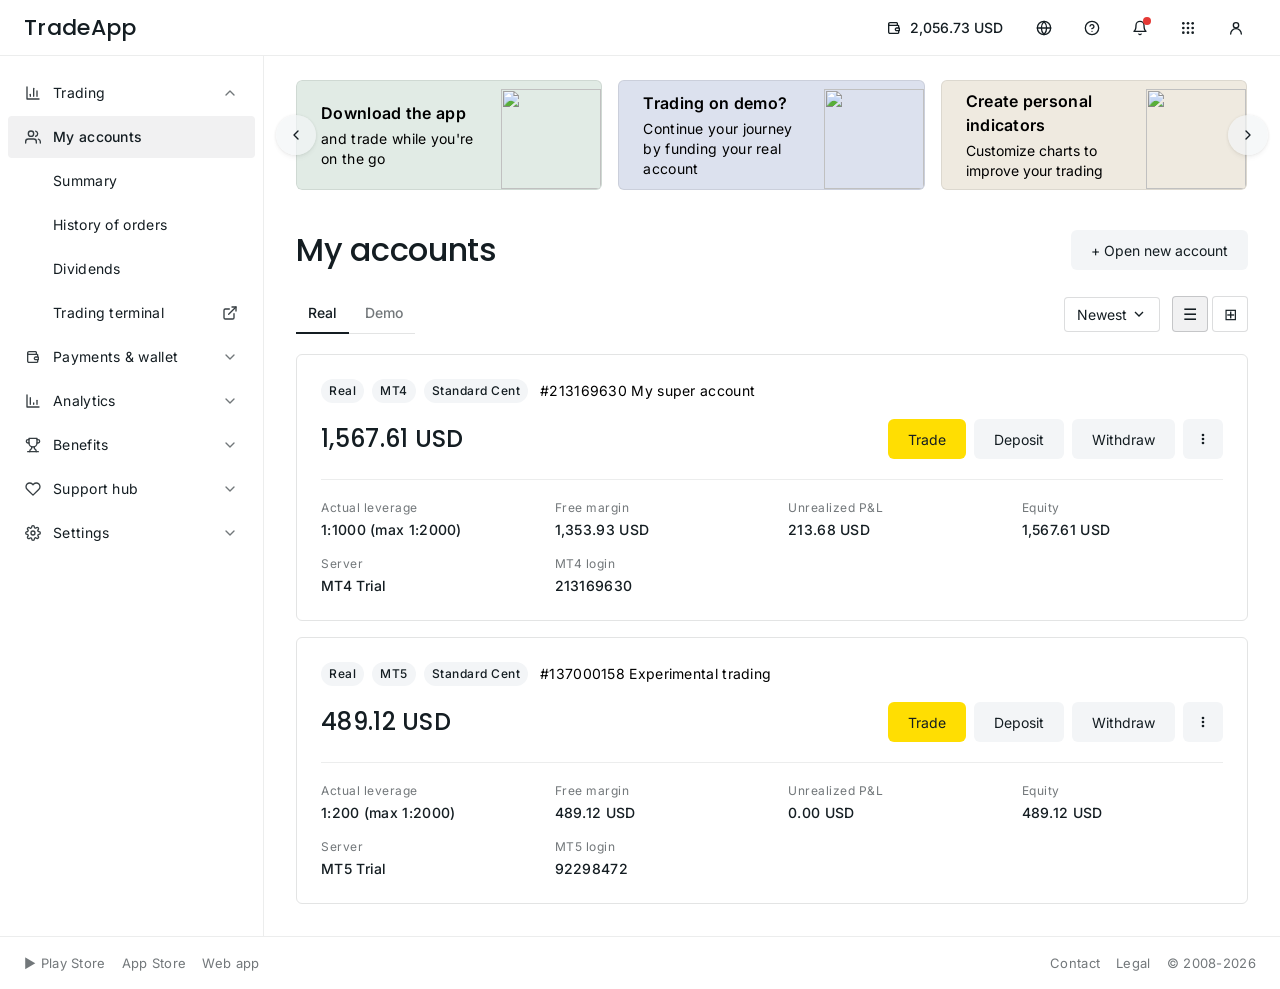
==== commit be33fb47: "UI: single btn-outline/badge-tag, card border #E3E4E4, secondary More buttons, .btn-icon Co-authored" ====
--- a/index.html
+++ b/index.html
@@ -20,7 +20,7 @@
       <div class="header-right">
         <button type="button" class="header-btn header-btn-balance" aria-label="Balance">
           <span class="header-btn-icon" aria-hidden="true"><svg width="16" height="16" viewBox="0 0 20 20" fill="none" stroke="currentColor" stroke-width="1.67" stroke-linecap="round" stroke-linejoin="round"><path d="M14.1667 6.66665V4.16665C14.1667 3.94563 14.0789 3.73367 13.9226 3.57739C13.7663 3.42111 13.5543 3.33331 13.3333 3.33331H4.99999C4.55797 3.33331 4.13404 3.50891 3.82148 3.82147C3.50892 4.13403 3.33333 4.55795 3.33333 4.99998M3.33333 4.99998C3.33333 5.44201 3.50892 5.86593 3.82148 6.17849C4.13404 6.49105 4.55797 6.66665 4.99999 6.66665H15C15.221 6.66665 15.433 6.75444 15.5893 6.91072C15.7455 7.067 15.8333 7.27897 15.8333 7.49998V9.99998M3.33333 4.99998V15C3.33333 15.442 3.50892 15.8659 3.82148 16.1785C4.13404 16.4911 4.55797 16.6666 4.99999 16.6666H15C15.221 16.6666 15.433 16.5788 15.5893 16.4226C15.7455 16.2663 15.8333 16.0543 15.8333 15.8333V13.3333M16.6667 9.99998V13.3333H13.3333C12.8913 13.3333 12.4674 13.1577 12.1548 12.8452C11.8423 12.5326 11.6667 12.1087 11.6667 11.6666C11.6667 11.2246 11.8423 10.8007 12.1548 10.4881C12.4674 10.1756 12.8913 9.99998 13.3333 9.99998H16.6667Z"/></svg></span>
-          <span class="header-btn-text">530.12 USD</span>
+          <span class="header-btn-text">2,056.73 USD</span>
         </button>
         <button type="button" class="header-btn header-btn-icon-only" aria-label="Language"><svg width="16" height="16" viewBox="0 0 24 24" fill="none" stroke="currentColor" stroke-width="2" stroke-linecap="round" stroke-linejoin="round"><circle cx="12" cy="12" r="10"/><path d="M2 12h20"/><path d="M12 2a15.3 15.3 0 0 1 4 10 15.3 15.3 0 0 1-4 10 15.3 15.3 0 0 1-4-10 15.3 15.3 0 0 1 4-10z"/></svg></button>
         <button type="button" class="header-btn header-btn-icon-only" aria-label="Help"><svg width="16" height="16" viewBox="0 0 24 24" fill="none" stroke="currentColor" stroke-width="2" stroke-linecap="round" stroke-linejoin="round"><circle cx="12" cy="12" r="10"/><path d="M9.09 9a3 3 0 0 1 5.83 1c0 2-3 3-3 3"/><path d="M12 17h.01"/></svg></button>
@@ -138,7 +138,7 @@
         <!-- Page title + Open new account -->
         <div class="page-title-row">
           <h1 class="page-title">My accounts</h1>
-          <button type="button" class="btn btn-outline-primary">+ Open new account</button>
+          <button type="button" class="btn btn-outline">+ Open new account</button>
         </div>
 
         <!-- Tabs (left) + Sort & view (right) -->
@@ -146,7 +146,6 @@
           <div class="tabs">
             <button type="button" class="tab tab-active">Real</button>
             <button type="button" class="tab">Demo</button>
-            <button type="button" class="tab">Archived</button>
           </div>
           <div class="toolbar-right">
             <select class="toolbar-sort" aria-label="Sort">
@@ -165,9 +164,9 @@
           <article class="account-card">
             <div class="account-card-header">
               <div class="account-card-badges">
-                <span class="badge badge-real">Real</span>
-                <span class="badge badge-mt">MT4</span>
-                <span class="badge badge-type">Standard Cent</span>
+                <span class="badge badge-tag">Real</span>
+                <span class="badge badge-tag">MT4</span>
+                <span class="badge badge-tag">Standard Cent</span>
               </div>
               <div class="account-card-title-row">
                 <h2 class="account-card-name">#213169630 My super account</h2>
@@ -179,7 +178,7 @@
                 <button type="button" class="btn btn-trade">Trade</button>
                 <button type="button" class="btn btn-outline">Deposit</button>
                 <button type="button" class="btn btn-outline">Withdraw</button>
-                <button type="button" class="btn btn-icon" aria-label="More"><svg width="16" height="16" viewBox="0 0 24 24" fill="currentColor"><circle cx="12" cy="6" r="2"/><circle cx="12" cy="12" r="2"/><circle cx="12" cy="18" r="2"/></svg></button>
+                <button type="button" class="btn btn-outline btn-icon" aria-label="More"><svg width="16" height="16" viewBox="0 0 24 24" fill="currentColor"><circle cx="12" cy="6" r="2"/><circle cx="12" cy="12" r="2"/><circle cx="12" cy="18" r="2"/></svg></button>
               </div>
             </div>
             <div class="account-card-details">
@@ -196,9 +195,9 @@
           <article class="account-card account-card-expanded">
             <div class="account-card-header">
               <div class="account-card-badges">
-                <span class="badge badge-real">Real</span>
-                <span class="badge badge-mt">MT5</span>
-                <span class="badge badge-type">Standard Cent</span>
+                <span class="badge badge-tag">Real</span>
+                <span class="badge badge-tag">MT5</span>
+                <span class="badge badge-tag">Standard Cent</span>
               </div>
               <div class="account-card-title-row">
                 <h2 class="account-card-name">#137000158 Experimental trading</h2>
@@ -210,7 +209,7 @@
                 <button type="button" class="btn btn-trade">Trade</button>
                 <button type="button" class="btn btn-outline">Deposit</button>
                 <button type="button" class="btn btn-outline">Withdraw</button>
-                <button type="button" class="btn btn-icon" aria-label="More"><svg width="16" height="16" viewBox="0 0 24 24" fill="currentColor"><circle cx="12" cy="6" r="2"/><circle cx="12" cy="12" r="2"/><circle cx="12" cy="18" r="2"/></svg></button>
+                <button type="button" class="btn btn-outline btn-icon" aria-label="More"><svg width="16" height="16" viewBox="0 0 24 24" fill="currentColor"><circle cx="12" cy="6" r="2"/><circle cx="12" cy="12" r="2"/><circle cx="12" cy="18" r="2"/></svg></button>
               </div>
             </div>
             <div class="account-card-details">
--- a/css/styles.css
+++ b/css/styles.css
@@ -89,8 +89,8 @@
 
 .header-brand {
   font-family: var(--font-heading);
-  font-weight: 600;
-  font-size: 18px;
+  font-weight: 500;
+  font-size: 22px;
   color: var(--text-primary);
 }
 
@@ -604,7 +604,7 @@
   height: 40px;
   padding: 0;
   border: none;
-  background: rgba(255, 255, 255, 0.7);
+  background: rgba(243, 245, 247, 0.7);
   border-radius: 50%;
   box-shadow: var(--shadow-sm);
   color: var(--text-primary);
@@ -665,12 +665,12 @@
 /* Tabs */
 .tabs {
   display: flex;
-  gap: 24px;
-  border-bottom: 2px solid rgba(20, 29, 34, 0.12);
+  gap: 4px;
+  border-bottom: 1px solid #E3E4E4;
 }
 
 .tab {
-  padding: 10px 0 12px;
+  padding: 10px 12px 12px;
   border: none;
   background: none;
   font-family: var(--font-body);
@@ -690,7 +690,7 @@
   position: absolute;
   left: 0;
   right: 0;
-  bottom: -2px;
+  bottom: -1px;
   height: 2px;
   background: var(--text-primary);
 }
@@ -706,34 +706,31 @@
   cursor: default;
 }
 
-.btn-outline-primary {
-  background: rgba(20, 29, 34, 0.08);
+.btn-outline {
+  height: 40px;
+  background: #F3F5F7;
   color: var(--text-primary);
   border: none;
-}
-
-.btn-outline-primary:hover {
+  display: inline-flex;
+  align-items: center;
+  justify-content: center;
+  gap: 6px;
+}
+
+.btn-outline:hover {
   background: rgba(20, 29, 34, 0.12);
+}
+
+.btn-icon {
+  width: 40px;
+  height: 40px;
+  padding: 0;
+  min-width: 40px;
 }
 
 .btn-primary {
   background: var(--accent-yellow);
   color: var(--text-primary);
-}
-
-.btn-outline {
-  height: 40px;
-  background: rgba(20, 29, 34, 0.08);
-  color: var(--text-primary);
-  border: none;
-  display: inline-flex;
-  align-items: center;
-  justify-content: center;
-  gap: 6px;
-}
-
-.btn-outline:hover {
-  background: rgba(20, 29, 34, 0.12);
 }
 
 .btn-trade {
@@ -771,27 +768,6 @@
   -webkit-mask: url("data:image/svg+xml,%3Csvg xmlns='http://www.w3.org/2000/svg' viewBox='0 0 24 24' fill='none' stroke='currentColor' stroke-width='2'%3E%3Cpath d='M18 6L6 18M6 6l12 12'/%3E%3C/svg%3E") center/contain no-repeat;
 }
 
-.btn-icon {
-  width: 40px;
-  height: 40px;
-  padding: 0;
-  display: inline-flex;
-  align-items: center;
-  justify-content: center;
-  background: transparent;
-  color: var(--text-secondary);
-  font-size: 18px;
-  border: 1px solid transparent;
-  border-radius: var(--border-radius-sm);
-  cursor: pointer;
-  transition: border-color 0.15s ease, background-color 0.15s ease;
-}
-
-.btn-icon:hover {
-  border-color: rgba(20, 29, 34, 0.2);
-  background: rgba(20, 29, 34, 0.04);
-}
-
 /* Toolbar */
 .toolbar {
   display: flex;
@@ -856,10 +832,9 @@
 
 .account-card {
   background: var(--bg-page);
-  border: 1px solid rgba(20, 29, 34, 0.08);
+  border: 1px solid #E3E4E4;
   border-radius: var(--border-radius-md);
   padding: 24px;
-  box-shadow: var(--shadow-sm);
 }
 
 .account-card-header {
@@ -886,19 +861,8 @@
   letter-spacing: 0.5px;
 }
 
-/* Real = yellow (Figma) */
-.badge-real {
-  background: rgba(255, 222, 2, 0.08);
-  color: var(--text-primary);
-}
-
-.badge-mt {
-  background: rgba(20, 29, 34, 0.08);
-  color: var(--text-primary);
-}
-
-.badge-type {
-  background: rgba(20, 29, 34, 0.06);
+.badge-tag {
+  background: #F3F5F7;
   color: var(--text-primary);
 }
 
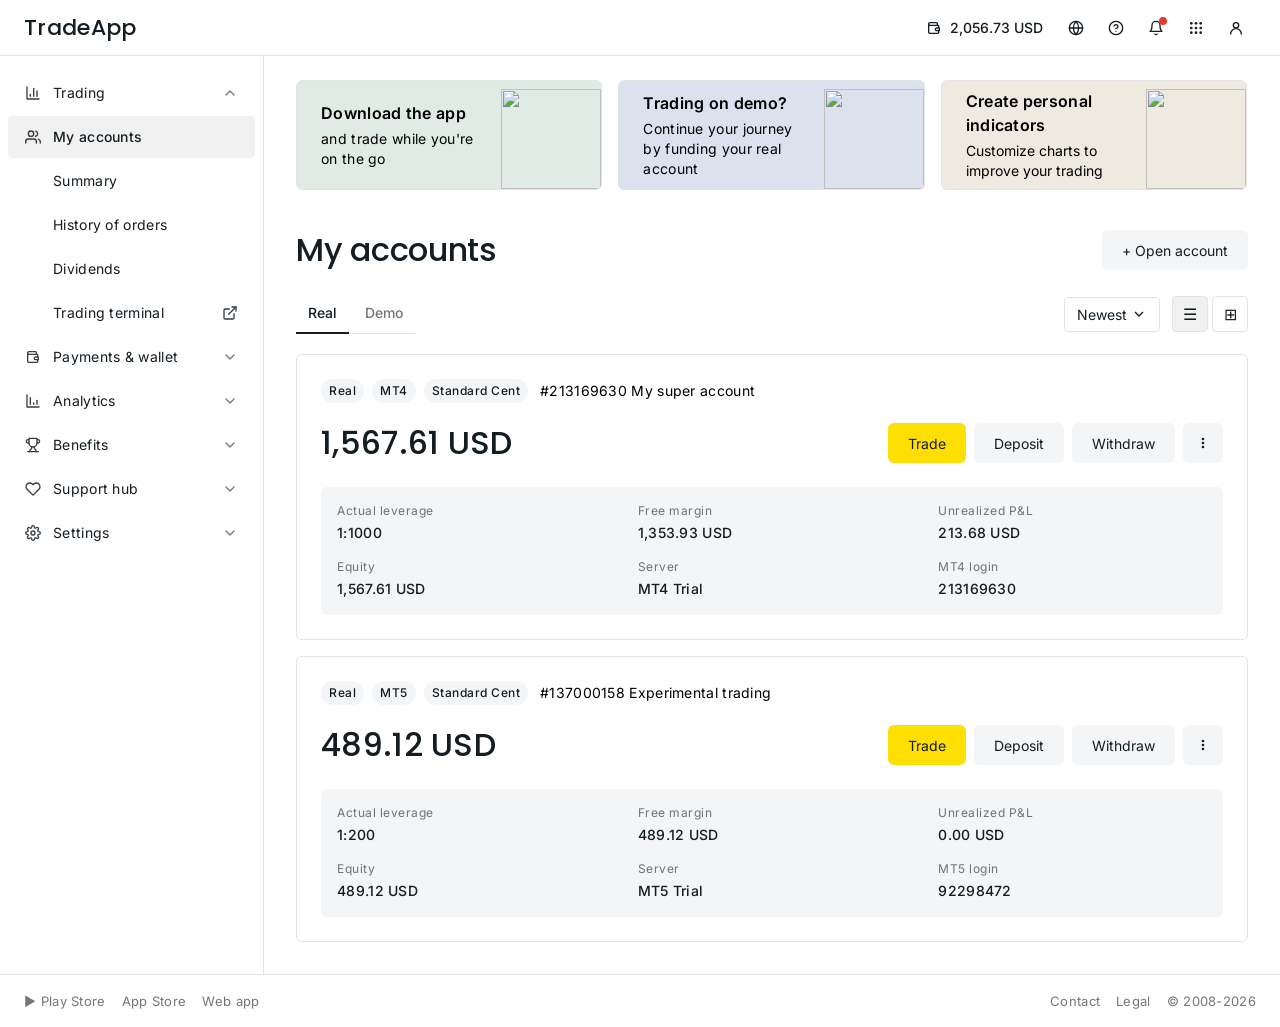
==== commit f471af4d: "Carousel arrows commented out, all borders use --border-color #E3E4E4 Co-authored-by: Cursor <cursor" ====
--- a/index.html
+++ b/index.html
@@ -108,7 +108,7 @@
       <main class="content">
         <!-- Carousel / banners -->
         <section class="carousel">
-          <button type="button" class="carousel-arrow carousel-arrow-prev" aria-label="Previous"><svg width="16" height="16" viewBox="0 0 24 24" fill="none" stroke="currentColor" stroke-width="2" stroke-linecap="round" stroke-linejoin="round"><path d="M15 18l-6-6 6-6"/></svg></button>
+          <!-- <button type="button" class="carousel-arrow carousel-arrow-prev" aria-label="Previous"><svg width="16" height="16" viewBox="0 0 24 24" fill="none" stroke="currentColor" stroke-width="2" stroke-linecap="round" stroke-linejoin="round"><path d="M15 18l-6-6 6-6"/></svg></button> -->
           <div class="carousel-track">
             <div class="carousel-card carousel-card-green">
               <div class="carousel-card-text">
@@ -132,13 +132,13 @@
               <div class="carousel-card-image"><img src="css/images/image3.png" alt="" /></div>
             </button>
           </div>
-          <button type="button" class="carousel-arrow carousel-arrow-next" aria-label="Next"><svg width="16" height="16" viewBox="0 0 24 24" fill="none" stroke="currentColor" stroke-width="2" stroke-linecap="round" stroke-linejoin="round"><path d="M9 18l6-6-6-6"/></svg></button>
+          <!-- <button type="button" class="carousel-arrow carousel-arrow-next" aria-label="Next"><svg width="16" height="16" viewBox="0 0 24 24" fill="none" stroke="currentColor" stroke-width="2" stroke-linecap="round" stroke-linejoin="round"><path d="M9 18l6-6-6-6"/></svg></button> -->
         </section>
 
         <!-- Page title + Open new account -->
         <div class="page-title-row">
           <h1 class="page-title">My accounts</h1>
-          <button type="button" class="btn btn-outline">+ Open new account</button>
+          <button type="button" class="btn btn-outline">+ Open account</button>
         </div>
 
         <!-- Tabs (left) + Sort & view (right) -->
@@ -182,7 +182,7 @@
               </div>
             </div>
             <div class="account-card-details">
-              <div class="account-detail"><span class="account-detail-label">Actual leverage</span><span class="account-detail-value">1:1000 (max 1:2000)</span></div>
+              <div class="account-detail"><span class="account-detail-label">Actual leverage</span><span class="account-detail-value">1:1000</span></div>
               <div class="account-detail"><span class="account-detail-label">Free margin</span><span class="account-detail-value">1,353.93 USD</span></div>
               <div class="account-detail"><span class="account-detail-label">Unrealized P&L</span><span class="account-detail-value">213.68 USD</span></div>
               <div class="account-detail"><span class="account-detail-label">Equity</span><span class="account-detail-value">1,567.61 USD</span></div>
@@ -213,7 +213,7 @@
               </div>
             </div>
             <div class="account-card-details">
-              <div class="account-detail"><span class="account-detail-label">Actual leverage</span><span class="account-detail-value">1:200 (max 1:2000)</span></div>
+              <div class="account-detail"><span class="account-detail-label">Actual leverage</span><span class="account-detail-value">1:200</span></div>
               <div class="account-detail"><span class="account-detail-label">Free margin</span><span class="account-detail-value">489.12 USD</span></div>
               <div class="account-detail"><span class="account-detail-label">Unrealized P&L</span><span class="account-detail-value">0.00 USD</span></div>
               <div class="account-detail"><span class="account-detail-label">Equity</span><span class="account-detail-value">489.12 USD</span></div>
--- a/css/styles.css
+++ b/css/styles.css
@@ -9,6 +9,7 @@
   --shadow-sm: 0 0 3px rgba(0,0,0,0.08), 0 2px 4px rgba(0,0,0,0.04), 0 4px 6px rgba(0,0,0,0.02);
   --border-radius-sm: 4px;
   --border-radius-md: 6px;
+  --border-color: #E3E4E4;
   --font-heading: 'Poppins', -apple-system, sans-serif;
   --font-body: 'Inter', 'Aktiv Grotesk', -apple-system, BlinkMacSystemFont, 'Segoe UI', Roboto, sans-serif;
 }
@@ -52,7 +53,7 @@
   height: 56px;
   padding: 0 24px;
   background: var(--bg-page);
-  border-bottom: 1px solid rgba(20, 29, 34, 0.08);
+  border-bottom: 1px solid var(--border-color);
 }
 
 .header-left {
@@ -77,7 +78,7 @@
 }
 
 .header-burger:hover {
-  border: 1px solid rgba(20, 29, 34, 0.2);
+  border-color: var(--border-color);
   background: rgba(20, 29, 34, 0.04);
 }
 
@@ -97,7 +98,7 @@
 .header-right {
   display: flex;
   align-items: center;
-  gap: 8px;
+  gap: 0px;
 }
 
 /* Header buttons: one icon+sum, five icon-only; square light border on hover */
@@ -121,7 +122,7 @@
 }
 
 .header-btn:hover {
-  border-color: rgba(20, 29, 34, 0.2);
+  border-color: var(--border-color);
   background: rgba(20, 29, 34, 0.04);
 }
 
@@ -130,7 +131,7 @@
 }
 
 .header-btn:focus-visible {
-  border-color: rgba(20, 29, 34, 0.35);
+  border-color: var(--border-color);
 }
 
 .header-btn-balance {
@@ -190,7 +191,7 @@
   box-shadow: 0 4px 20px rgba(0, 0, 0, 0.12);
   padding: 12px 0;
   z-index: 1000;
-  border: 1px solid rgba(0, 0, 0, 0.08);
+  border: 1px solid var(--border-color);
 }
 
 .notifications-popup[hidden] {
@@ -199,7 +200,7 @@
 
 .notifications-popup-item {
   padding: 12px 16px;
-  border-bottom: 1px solid rgba(0, 0, 0, 0.06);
+  border-bottom: 1px solid var(--border-color);
 }
 
 .notifications-popup-item:last-child {
@@ -336,7 +337,7 @@
 
 .dialog-content {
   padding: 24px 24px 0;
-  border-top: 1px solid rgba(20, 29, 34, 0.12);
+  border-top: 1px solid var(--border-color);
 }
 
 .dialog-title {
@@ -401,7 +402,7 @@
   width: 264px;
   flex-shrink: 0;
   background: var(--bg-page);
-  border-right: 1px solid rgba(20, 29, 34, 0.08);
+  border-right: 1px solid var(--border-color);
   padding: 16px 0;
 }
 
@@ -432,7 +433,7 @@
 }
 
 .nav-item:hover {
-  border-color: rgba(20, 29, 34, 0.2);
+  border-color: var(--border-color);
   background: rgba(20, 29, 34, 0.04);
 }
 
@@ -442,7 +443,7 @@
 }
 
 .nav-item-active:hover {
-  border-color: rgba(20, 29, 34, 0.2);
+  border-color: var(--border-color);
   background: rgba(20, 29, 34, 0.08);
 }
 
@@ -525,7 +526,7 @@
   align-items: center;
   justify-content: space-between;
   gap: 16px;
-  border: 1px solid rgba(0, 0, 0, 0.08);
+  border: 1px solid var(--border-color);
   overflow: hidden;
 }
 
@@ -666,7 +667,7 @@
 .tabs {
   display: flex;
   gap: 4px;
-  border-bottom: 1px solid #E3E4E4;
+  border-bottom: 1px solid var(--border-color);
 }
 
 .tab {
@@ -785,7 +786,7 @@
 
 .toolbar-sort {
   padding: 8px 32px 8px 12px;
-  border: 1px solid rgba(20, 29, 34, 0.15);
+  border: 1px solid var(--border-color);
   border-radius: var(--border-radius-sm);
   font-family: var(--font-body);
   font-size: 14px;
@@ -807,7 +808,7 @@
 .toolbar-view {
   width: 36px;
   height: 36px;
-  border: 1px solid rgba(20, 29, 34, 0.15);
+  border: 1px solid var(--border-color);
   background: var(--bg-page);
   border-radius: var(--border-radius-sm);
   font-size: 16px;
@@ -820,7 +821,7 @@
 
 .toolbar-view-active {
   background: var(--bg-sidebar-active);
-  border-color: rgba(20, 29, 34, 0.2);
+  border-color: var(--border-color);
 }
 
 /* Account cards */
@@ -832,7 +833,7 @@
 
 .account-card {
   background: var(--bg-page);
-  border: 1px solid #E3E4E4;
+  border: 1px solid var(--border-color);
   border-radius: var(--border-radius-md);
   padding: 24px;
 }
@@ -904,9 +905,9 @@
 
 .account-card-balance {
   font-family: var(--font-heading);
-  font-size: 24px;
+  font-size: 32px;
   font-weight: 500;
-  line-height: 32px;
+  line-height: 48px;
   color: var(--text-primary);
 }
 
@@ -918,8 +919,9 @@
 
 .account-card-details {
   margin-top: 20px;
-  padding-top: 20px;
-  border-top: 1px solid rgba(20, 29, 34, 0.08);
+  padding: 16px;
+  background: #F3F5F7;
+  border-radius: var(--border-radius-md);
   display: grid;
   grid-template-columns: repeat(auto-fill, minmax(200px, 1fr));
   gap: 16px 32px;
@@ -974,7 +976,7 @@
   justify-content: space-between;
   padding: 16px 24px;
   background: var(--bg-page);
-  border-top: 1px solid rgba(20, 29, 34, 0.08);
+  border-top: 1px solid var(--border-color);
   flex-wrap: wrap;
   gap: 12px;
 }
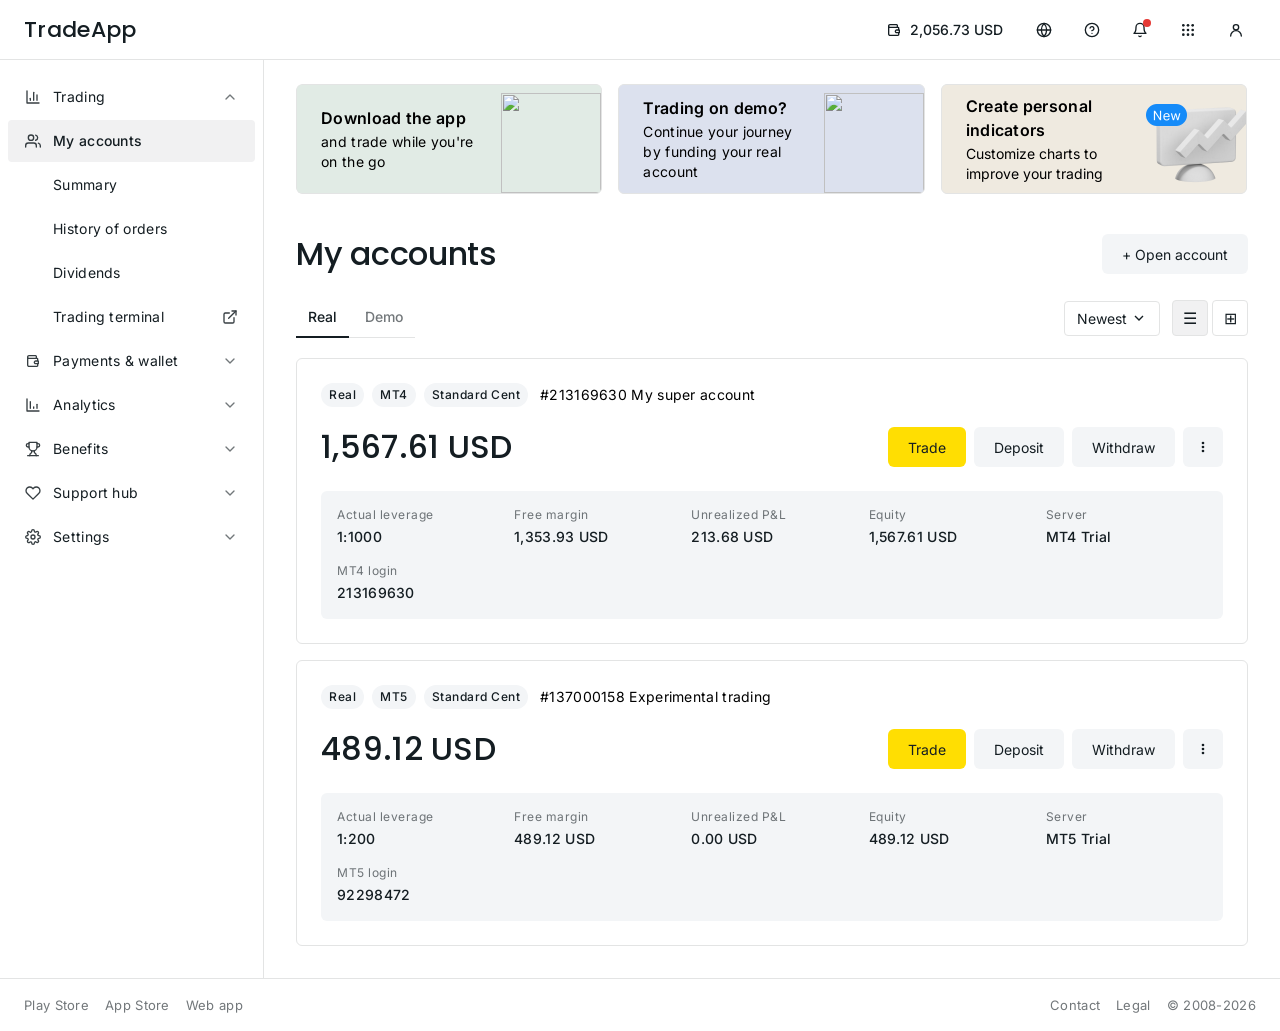
==== commit 0821e643: "Terminal page, indicators dialog (My scripts by default), styles and assets Made-with: Cursor" ====
--- a/index.html
+++ b/index.html
@@ -48,13 +48,13 @@
     <div class="dialog-wrap" id="indicators-dialog-wrap" role="dialog" aria-modal="true" aria-labelledby="indicators-dialog-title" hidden>
       <div class="dialog dialog-indicators">
         <button type="button" class="dialog-close" id="indicators-dialog-close" aria-label="Close"><svg width="20" height="20" viewBox="0 0 24 24" fill="none" stroke="currentColor" stroke-width="2" stroke-linecap="round" stroke-linejoin="round"><path d="M18 6L6 18"/><path d="M6 6l12 12"/></svg></button>
-        <div class="dialog-image"><img src="css/images/dialog.png" alt="" /></div>
+        <div class="dialog-image"><img src="css/images/indi gif 2.gif" alt="" /></div>
         <div class="dialog-content">
-          <h2 class="dialog-title" id="indicators-dialog-title">Create personal indicators</h2>
+          <h2 class="dialog-title" id="indicators-dialog-title">New feature: Create personal indicators</h2>
           <p class="dialog-desc">Exness Terminal now lets you code scripts and create personal indicators. Customize charts with your own or built-in indicators to improve your trading.</p>
         </div>
         <div class="dialog-actions">
-          <button type="button" class="btn btn-trade dialog-cta">Go to Exness Terminal</button>
+          <a href="terminal.html" class="btn btn-trade dialog-cta">Go to Exness Terminal</a>
         </div>
       </div>
     </div>
@@ -75,7 +75,7 @@
           <a href="#" class="nav-item nav-item-sub"><span class="nav-label">Summary</span></a>
           <a href="#" class="nav-item nav-item-sub"><span class="nav-label">History of orders</span></a>
           <a href="#" class="nav-item nav-item-sub"><span class="nav-label">Dividends</span></a>
-          <a href="#" class="nav-item nav-item-sub nav-item-with-end-icon"><span class="nav-label">Trading terminal</span><span class="nav-icon nav-icon-end" aria-hidden="true"><svg width="16" height="16" viewBox="0 0 24 24" fill="none" stroke="currentColor" stroke-width="2" stroke-linecap="round" stroke-linejoin="round"><path d="M18 13v6a2 2 0 0 1-2 2H5a2 2 0 0 1-2-2V8a2 2 0 0 1 2-2h6"/><path d="M15 3h6v6"/><path d="M10 14L21 3"/></svg></span></a>
+          <a href="terminal.html" class="nav-item nav-item-sub nav-item-with-end-icon"><span class="nav-label">Trading terminal</span><span class="nav-icon nav-icon-end" aria-hidden="true"><svg width="16" height="16" viewBox="0 0 24 24" fill="none" stroke="currentColor" stroke-width="2" stroke-linecap="round" stroke-linejoin="round"><path d="M18 13v6a2 2 0 0 1-2 2H5a2 2 0 0 1-2-2V8a2 2 0 0 1 2-2h6"/><path d="M15 3h6v6"/><path d="M10 14L21 3"/></svg></span></a>
           <div class="nav-item nav-item-collapsed">
             <span class="nav-icon" aria-hidden="true"><svg width="16" height="16" viewBox="0 0 20 20" fill="none" stroke="currentColor" stroke-width="1.67" stroke-linecap="round" stroke-linejoin="round"><path d="M14.1667 6.66665V4.16665C14.1667 3.94563 14.0789 3.73367 13.9226 3.57739C13.7663 3.42111 13.5543 3.33331 13.3333 3.33331H4.99999C4.55797 3.33331 4.13404 3.50891 3.82148 3.82147C3.50892 4.13403 3.33333 4.55795 3.33333 4.99998M3.33333 4.99998C3.33333 5.44201 3.50892 5.86593 3.82148 6.17849C4.13404 6.49105 4.55797 6.66665 4.99999 6.66665H15C15.221 6.66665 15.433 6.75444 15.5893 6.91072C15.7455 7.067 15.8333 7.27897 15.8333 7.49998V9.99998M3.33333 4.99998V15C3.33333 15.442 3.50892 15.8659 3.82148 16.1785C4.13404 16.4911 4.55797 16.6666 4.99999 16.6666H15C15.221 16.6666 15.433 16.5788 15.5893 16.4226C15.7455 16.2663 15.8333 16.0543 15.8333 15.8333V13.3333M16.6667 9.99998V13.3333H13.3333C12.8913 13.3333 12.4674 13.1577 12.1548 12.8452C11.8423 12.5326 11.6667 12.1087 11.6667 11.6666C11.6667 11.2246 11.8423 10.8007 12.1548 10.4881C12.4674 10.1756 12.8913 9.99998 13.3333 9.99998H16.6667Z"/></svg></span>
             <span class="nav-label">Payments & wallet</span>
@@ -228,7 +228,7 @@
     <!-- Footer -->
     <footer class="footer">
       <div class="footer-left">
-        <a href="#" class="footer-link">► Play Store</a>
+        <a href="#" class="footer-link">Play Store</a>
         <a href="#" class="footer-link">App Store</a>
         <a href="#" class="footer-link">Web app</a>
       </div>
--- a/css/styles.css
+++ b/css/styles.css
@@ -50,7 +50,7 @@
   display: flex;
   align-items: center;
   justify-content: space-between;
-  height: 56px;
+  height: 60px;
   padding: 0 24px;
   background: var(--bg-page);
   border-bottom: 1px solid var(--border-color);
@@ -98,7 +98,7 @@
 .header-right {
   display: flex;
   align-items: center;
-  gap: 0px;
+  gap: 8px;
 }
 
 /* Header buttons: one icon+sum, five icon-only; square light border on hover */
@@ -189,7 +189,7 @@
   background: #fff;
   border-radius: var(--border-radius-md);
   box-shadow: 0 4px 20px rgba(0, 0, 0, 0.12);
-  padding: 12px 0;
+  padding: 8px 0;
   z-index: 1000;
   border: 1px solid var(--border-color);
 }
@@ -302,7 +302,7 @@
 .dialog-indicators .dialog-image img {
   display: block;
   width: 100%;
-  height: 100%;
+  height: 344px;
   object-fit: cover;
 }
 
@@ -326,7 +326,11 @@
 }
 
 .dialog-close:hover {
-  background: rgba(108, 133, 149, 0.14);
+  background: rgba(255, 255, 255, 0.14);
+}
+
+.dialog-indicators .dialog-close {
+  color: #fff;
 }
 
 .dialog-close svg {
@@ -497,6 +501,10 @@
 .content {
   flex: 1;
   min-width: 0;
+  max-width: 1300px;
+  margin-left: auto;
+  margin-right: auto;
+  width: 100%;
   padding: 24px 32px 32px;
   overflow-y: auto;
   background: var(--bg-page);
@@ -552,7 +560,7 @@
 }
 
 .carousel-card-title {
-  margin: 0 0 4px;
+  margin: 0 0 2px;
   font-family: var(--font-body);
   font-size: 16px;
   font-weight: 600;
@@ -707,6 +715,11 @@
   cursor: default;
 }
 
+a.btn {
+  text-decoration: none;
+  cursor: pointer;
+}
+
 .btn-outline {
   height: 40px;
   background: #F3F5F7;
@@ -923,8 +936,8 @@
   background: #F3F5F7;
   border-radius: var(--border-radius-md);
   display: grid;
-  grid-template-columns: repeat(auto-fill, minmax(200px, 1fr));
-  gap: 16px 32px;
+  grid-template-columns: repeat(auto-fill, minmax(160px, 1fr));
+  gap: 16px 16px;
 }
 
 .account-detail {
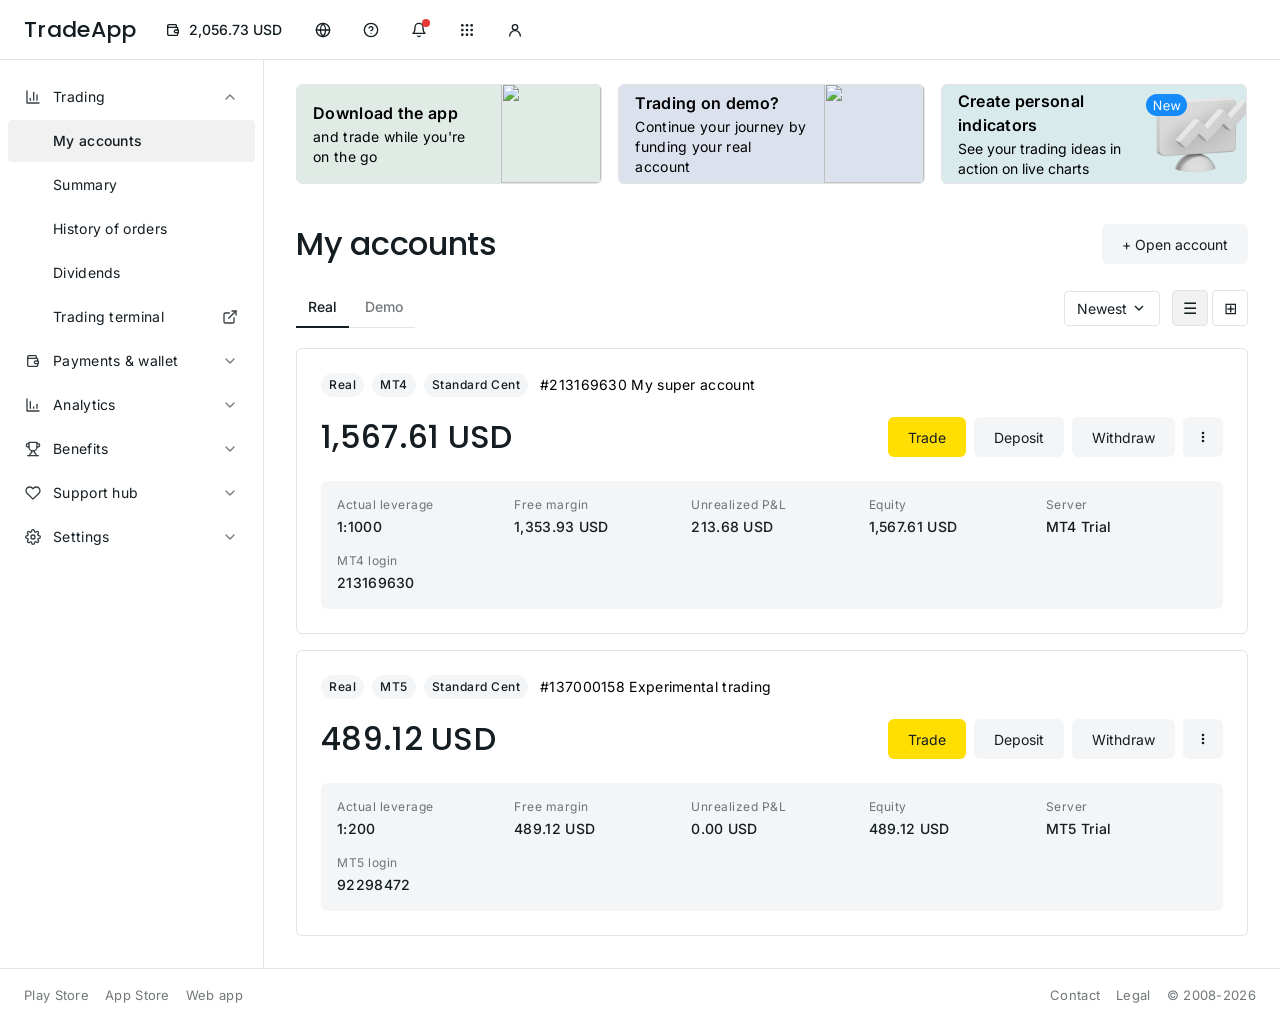
==== commit a1cd070b: "Header: move all buttons to left next to logo, wrap in header-actions with 8px gap Made-with: Cursor" ====
--- a/index.html
+++ b/index.html
@@ -16,8 +16,7 @@
       <div class="header-left">
         <button type="button" class="header-burger" aria-label="Open menu" aria-expanded="false"><svg width="20" height="20" viewBox="0 0 24 24" fill="none" stroke="currentColor" stroke-width="2" stroke-linecap="round" stroke-linejoin="round"><path d="M3 12h18"/><path d="M3 6h18"/><path d="M3 18h18"/></svg></button>
         <span class="header-brand">TradeApp</span>
-      </div>
-      <div class="header-right">
+        <div class="header-actions">
         <button type="button" class="header-btn header-btn-balance" aria-label="Balance">
           <span class="header-btn-icon" aria-hidden="true"><svg width="16" height="16" viewBox="0 0 20 20" fill="none" stroke="currentColor" stroke-width="1.67" stroke-linecap="round" stroke-linejoin="round"><path d="M14.1667 6.66665V4.16665C14.1667 3.94563 14.0789 3.73367 13.9226 3.57739C13.7663 3.42111 13.5543 3.33331 13.3333 3.33331H4.99999C4.55797 3.33331 4.13404 3.50891 3.82148 3.82147C3.50892 4.13403 3.33333 4.55795 3.33333 4.99998M3.33333 4.99998C3.33333 5.44201 3.50892 5.86593 3.82148 6.17849C4.13404 6.49105 4.55797 6.66665 4.99999 6.66665H15C15.221 6.66665 15.433 6.75444 15.5893 6.91072C15.7455 7.067 15.8333 7.27897 15.8333 7.49998V9.99998M3.33333 4.99998V15C3.33333 15.442 3.50892 15.8659 3.82148 16.1785C4.13404 16.4911 4.55797 16.6666 4.99999 16.6666H15C15.221 16.6666 15.433 16.5788 15.5893 16.4226C15.7455 16.2663 15.8333 16.0543 15.8333 15.8333V13.3333M16.6667 9.99998V13.3333H13.3333C12.8913 13.3333 12.4674 13.1577 12.1548 12.8452C11.8423 12.5326 11.6667 12.1087 11.6667 11.6666C11.6667 11.2246 11.8423 10.8007 12.1548 10.4881C12.4674 10.1756 12.8913 9.99998 13.3333 9.99998H16.6667Z"/></svg></span>
           <span class="header-btn-text">2,056.73 USD</span>
@@ -29,15 +28,18 @@
           <div class="notifications-popup" id="notifications-popup" role="dialog" aria-label="Notifications" hidden>
             <button type="button" class="notifications-popup-item notifications-popup-item-unread notifications-popup-item-open-dialog" id="notification-item-indicators">
               <div class="notifications-popup-item-head">
-                <span class="notifications-popup-item-title">Create personal indicators to customize charts and improve your trading</span>
+                <div class="notifications-popup-item-content">
+                  <span class="notifications-popup-item-title">Create personal indicators — a new way to see your trading ideas in action on live charts.</span>
+                  <div class="notifications-popup-item-time">25 Feb 2026, 06:35 AM</div>
+                </div>
                 <span class="notifications-popup-item-dot" aria-hidden="true"></span>
               </div>
-              <div class="notifications-popup-item-time">25 Feb 2026, 06:35 AM</div>
             </button>
           </div>
         </div>
         <button type="button" class="header-btn header-btn-icon-only" aria-label="Apps"><svg width="16" height="16" viewBox="0 0 24 24" fill="currentColor"><circle cx="5" cy="5" r="2"/><circle cx="12" cy="5" r="2"/><circle cx="19" cy="5" r="2"/><circle cx="5" cy="12" r="2"/><circle cx="12" cy="12" r="2"/><circle cx="19" cy="12" r="2"/><circle cx="5" cy="19" r="2"/><circle cx="12" cy="19" r="2"/><circle cx="19" cy="19" r="2"/></svg></button>
         <button type="button" class="header-btn header-btn-icon-only" aria-label="Profile"><svg width="16" height="16" viewBox="0 0 24 24" fill="none" stroke="currentColor" stroke-width="2" stroke-linecap="round" stroke-linejoin="round"><circle cx="12" cy="8" r="4"/><path d="M20 21a8 8 0 0 0-16 0"/></svg></button>
+        </div>
       </div>
     </header>
 
@@ -48,13 +50,20 @@
     <div class="dialog-wrap" id="indicators-dialog-wrap" role="dialog" aria-modal="true" aria-labelledby="indicators-dialog-title" hidden>
       <div class="dialog dialog-indicators">
         <button type="button" class="dialog-close" id="indicators-dialog-close" aria-label="Close"><svg width="20" height="20" viewBox="0 0 24 24" fill="none" stroke="currentColor" stroke-width="2" stroke-linecap="round" stroke-linejoin="round"><path d="M18 6L6 18"/><path d="M6 6l12 12"/></svg></button>
-        <div class="dialog-image"><img src="css/images/indi gif 2.gif" alt="" /></div>
+        <div class="dialog-image"><img src="css/images/dialog22.png" alt="" /></div>
         <div class="dialog-content">
-          <h2 class="dialog-title" id="indicators-dialog-title">New feature: Create personal indicators</h2>
-          <p class="dialog-desc">Exness Terminal now lets you code scripts and create personal indicators. Customize charts with your own or built-in indicators to improve your trading.</p>
+          <h2 class="dialog-title" id="indicators-dialog-title">Create personal indicators</h2>
+          <p class="dialog-desc">See your trading ideas in action on live charts by writing your own script directly inside trading terminal.</p>
+          <ul class="dialog-list">
+            <li>Build indicators around your strategy — not the other way around</li>
+            <li>Combine multiple indicators and conditions into one custom logic</li>
+            <li>Visualize what matters — signals, levels, labels</li>
+            <li>Test and refine ideas faster without switching platforms</li>
+            <li>Go beyond standard built-in tools</li>
+          </ul>
         </div>
         <div class="dialog-actions">
-          <a href="terminal.html" class="btn btn-trade dialog-cta">Go to Exness Terminal</a>
+          <a href="terminal.html" class="btn btn-trade dialog-cta">Create indicator</a>
         </div>
       </div>
     </div>
@@ -68,8 +77,7 @@
             <span class="nav-label">Trading</span>
             <span class="nav-chevron nav-chevron-up" aria-hidden="true"><svg width="16" height="16" viewBox="0 0 24 24" fill="none" stroke="currentColor" stroke-width="2" stroke-linecap="round" stroke-linejoin="round"><path d="M18 15l-6-6-6 6"/></svg></span>
           </div>
-          <div class="nav-item nav-item-active">
-            <span class="nav-icon" aria-hidden="true"><svg width="16" height="16" viewBox="0 0 24 24" fill="none" stroke="currentColor" stroke-width="2" stroke-linecap="round" stroke-linejoin="round"><path d="M17 21v-2a4 4 0 0 0-4-4H5a4 4 0 0 0-4 4v2"/><circle cx="9" cy="7" r="4"/><path d="M23 21v-2a4 4 0 0 0-3-3.87"/><path d="M16 3.13a4 4 0 0 1 0 7.75"/></svg></span>
+          <div class="nav-item nav-item-active nav-item-no-icon">
             <span class="nav-label">My accounts</span>
           </div>
           <a href="#" class="nav-item nav-item-sub"><span class="nav-label">Summary</span></a>
@@ -127,7 +135,7 @@
             <button type="button" class="carousel-card carousel-card-grey carousel-card-open-dialog" id="carousel-card-indicators">
               <div class="carousel-card-text">
                 <h3 class="carousel-card-title">Create personal indicators</h3>
-                <p class="carousel-card-desc">Customize charts to improve your trading</p>
+                <p class="carousel-card-desc">See your trading ideas in action on live charts</p>
               </div>
               <div class="carousel-card-image"><img src="css/images/image3.png" alt="" /></div>
             </button>
--- a/css/styles.css
+++ b/css/styles.css
@@ -95,6 +95,12 @@
   color: var(--text-primary);
 }
 
+.header-actions {
+  display: flex;
+  align-items: center;
+  gap: 8px;
+}
+
 .header-right {
   display: flex;
   align-items: center;
@@ -182,8 +188,9 @@
 
 .notifications-popup {
   position: absolute;
-  top: calc(100% + 8px);
+  top: 44px;
   right: 0;
+  width: 360px;
   min-width: 320px;
   max-width: 400px;
   background: #fff;
@@ -201,6 +208,11 @@
 .notifications-popup-item {
   padding: 12px 16px;
   border-bottom: 1px solid var(--border-color);
+  transition: background-color 0.15s ease;
+}
+
+.notifications-popup-item:hover {
+  background: rgba(20, 29, 34, 0.04);
 }
 
 .notifications-popup-item:last-child {
@@ -209,13 +221,16 @@
 
 .notifications-popup-item-head {
   display: flex;
-  align-items: flex-start;
+  align-items: center;
   gap: 8px;
-  margin-bottom: 4px;
+}
+
+.notifications-popup-item-content {
+  flex: 1;
+  min-width: 0;
 }
 
 .notifications-popup-item-title {
-  flex: 1;
   font-family: var(--font-body);
   font-size: 14px;
   font-weight: 400;
@@ -229,14 +244,14 @@
   height: 8px;
   background: #E53935;
   border-radius: 50%;
-  margin-top: 6px;
+  align-self: center;
 }
 
 .notifications-popup-item-time {
   font-family: var(--font-body);
   font-size: 12px;
   color: var(--text-secondary);
-  padding-left: 0;
+  margin-top: 4px;
 }
 
 /* Onboarding dialog — overlay + modal 600px, centered */
@@ -294,6 +309,7 @@
 .dialog-indicators .dialog-image {
   display: block;
   width: 100%;
+  height: 330px;
   aspect-ratio: 240 / 135;
   background: rgba(20, 29, 34, 0.06);
   overflow: hidden;
@@ -302,7 +318,7 @@
 .dialog-indicators .dialog-image img {
   display: block;
   width: 100%;
-  height: 344px;
+  height: 330px;
   object-fit: cover;
 }
 
@@ -340,6 +356,8 @@
 }
 
 .dialog-content {
+  margin-top: 0;
+  margin-bottom: 0;
   padding: 24px 24px 0;
   border-top: 1px solid var(--border-color);
 }
@@ -355,13 +373,32 @@
 }
 
 .dialog-desc {
-  margin: 0;
+  margin: 0 0 8px;
+  font-family: var(--font-body);
+  font-size: 14px;
+  font-weight: 600;
+  line-height: 21px;
+  letter-spacing: 0.3px;
+  color: var(--text-primary);
+}
+
+.dialog-list {
+  margin: 0 0 0 20px;
+  padding: 4px 0;
   font-family: var(--font-body);
   font-size: 14px;
   font-weight: 400;
-  line-height: 20px;
+  line-height: 19px;
   letter-spacing: 0.3px;
   color: var(--text-primary);
+}
+
+.dialog-list li {
+  margin-bottom: 4px;
+}
+
+.dialog-list li:last-child {
+  margin-bottom: 0;
 }
 
 .dialog-actions {
@@ -489,7 +526,11 @@
 
 /* Sub-items (Summary, History, Dividends, Trading terminal): no left icon, indent for alignment */
 .nav-item-sub {
-  padding-left: 44px; /* 16px side + 16px icon + 12px gap = align with My accounts text */
+  padding-left: 44px; /* 16px side + 16px icon + 12px gap = align with parent item text */
+}
+
+.nav-item-no-icon {
+  padding-left: 44px;
 }
 
 .nav-icon-end {
@@ -527,8 +568,8 @@
 .carousel-card {
   flex: 0 0 calc(33.333% - 11px);
   min-width: 280px;
-  height: 110px;
-  padding: 0 0 0 24px;
+  height: 100px;
+  padding: 0 0 0 16px;
   border-radius: var(--border-radius-md);
   display: flex;
   align-items: center;
@@ -557,6 +598,10 @@
 .carousel-card-grey {
   background: #EFEAE0;
   color: #000;
+}
+
+#carousel-card-indicators {
+  background: #D8EAEC;
 }
 
 .carousel-card-title {
@@ -601,7 +646,7 @@
 
 @media (max-width: 1220px) {
   .carousel-card {
-    height: 120px;
+    height: 110px;
   }
 }
 
@@ -1050,8 +1095,8 @@
   .carousel-card {
     flex: 0 0 100%;
     min-width: 0;
-    padding: 16px 0 16px 24px;
-    min-height: 140px;
+    padding: 16px 0 16px 16px;
+    min-height: 130px;
     height: auto;
   }
 }
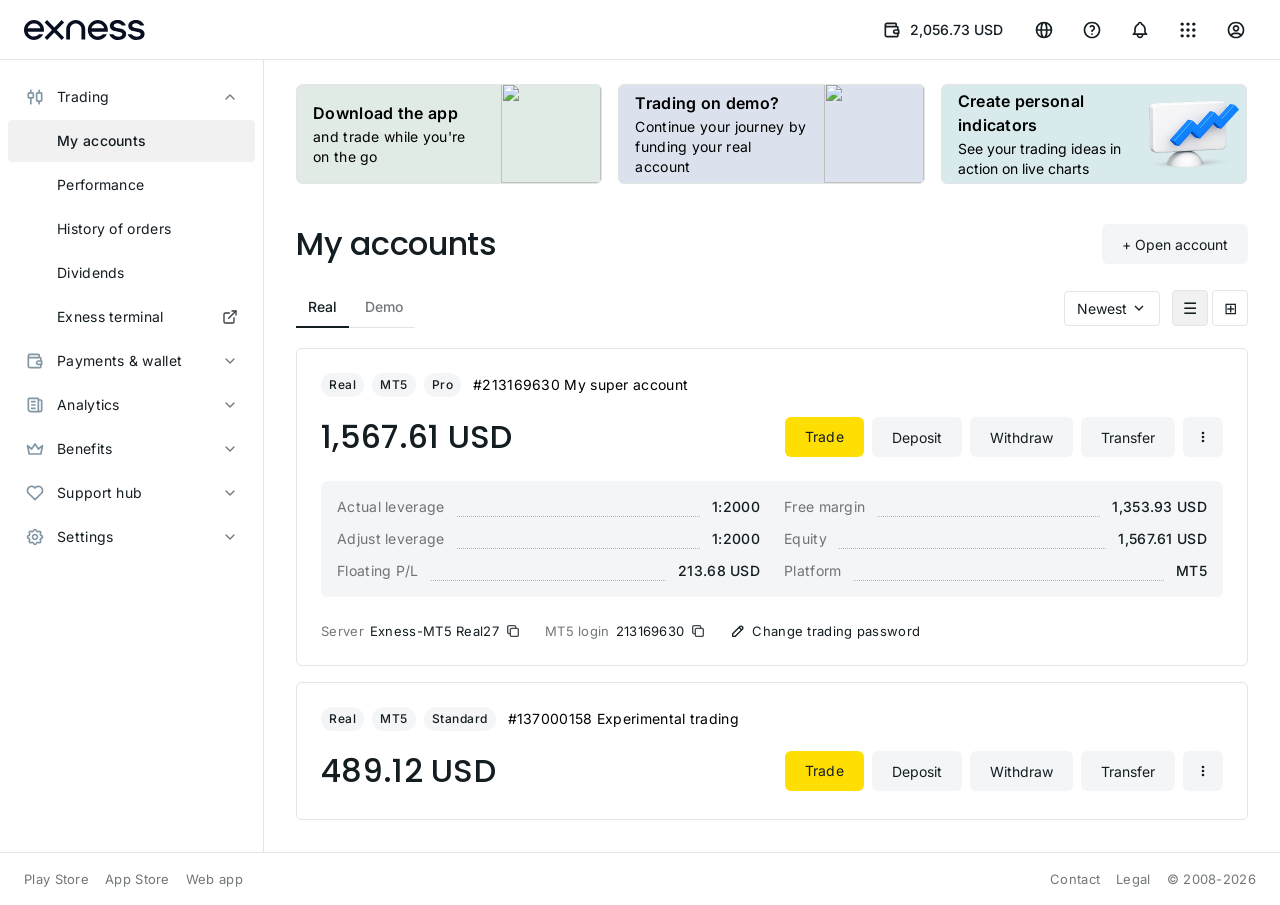
==== commit aa004e56: "Indicators onboarding: styles, sessionStorage tooltip, overlay click to close Made-with: Cursor" ====
--- a/index.html
+++ b/index.html
@@ -15,16 +15,17 @@
     <header class="header">
       <div class="header-left">
         <button type="button" class="header-burger" aria-label="Open menu" aria-expanded="false"><svg width="20" height="20" viewBox="0 0 24 24" fill="none" stroke="currentColor" stroke-width="2" stroke-linecap="round" stroke-linejoin="round"><path d="M3 12h18"/><path d="M3 6h18"/><path d="M3 18h18"/></svg></button>
-        <span class="header-brand">TradeApp</span>
-        <div class="header-actions">
+        <img class="header-brand" src="css/images/exness black logo.svg" alt="TradeApp" width="122" height="40" />
+      </div>
+      <div class="header-right">
         <button type="button" class="header-btn header-btn-balance" aria-label="Balance">
-          <span class="header-btn-icon" aria-hidden="true"><svg width="16" height="16" viewBox="0 0 20 20" fill="none" stroke="currentColor" stroke-width="1.67" stroke-linecap="round" stroke-linejoin="round"><path d="M14.1667 6.66665V4.16665C14.1667 3.94563 14.0789 3.73367 13.9226 3.57739C13.7663 3.42111 13.5543 3.33331 13.3333 3.33331H4.99999C4.55797 3.33331 4.13404 3.50891 3.82148 3.82147C3.50892 4.13403 3.33333 4.55795 3.33333 4.99998M3.33333 4.99998C3.33333 5.44201 3.50892 5.86593 3.82148 6.17849C4.13404 6.49105 4.55797 6.66665 4.99999 6.66665H15C15.221 6.66665 15.433 6.75444 15.5893 6.91072C15.7455 7.067 15.8333 7.27897 15.8333 7.49998V9.99998M3.33333 4.99998V15C3.33333 15.442 3.50892 15.8659 3.82148 16.1785C4.13404 16.4911 4.55797 16.6666 4.99999 16.6666H15C15.221 16.6666 15.433 16.5788 15.5893 16.4226C15.7455 16.2663 15.8333 16.0543 15.8333 15.8333V13.3333M16.6667 9.99998V13.3333H13.3333C12.8913 13.3333 12.4674 13.1577 12.1548 12.8452C11.8423 12.5326 11.6667 12.1087 11.6667 11.6666C11.6667 11.2246 11.8423 10.8007 12.1548 10.4881C12.4674 10.1756 12.8913 9.99998 13.3333 9.99998H16.6667Z"/></svg></span>
+          <span class="header-btn-icon" aria-hidden="true"><img src="css/images/main-menu/wallet2.svg" alt="" width="20" height="20" class="header-btn-icon-img" /></span>
           <span class="header-btn-text">2,056.73 USD</span>
         </button>
-        <button type="button" class="header-btn header-btn-icon-only" aria-label="Language"><svg width="16" height="16" viewBox="0 0 24 24" fill="none" stroke="currentColor" stroke-width="2" stroke-linecap="round" stroke-linejoin="round"><circle cx="12" cy="12" r="10"/><path d="M2 12h20"/><path d="M12 2a15.3 15.3 0 0 1 4 10 15.3 15.3 0 0 1-4 10 15.3 15.3 0 0 1-4-10 15.3 15.3 0 0 1 4-10z"/></svg></button>
-        <button type="button" class="header-btn header-btn-icon-only" aria-label="Help"><svg width="16" height="16" viewBox="0 0 24 24" fill="none" stroke="currentColor" stroke-width="2" stroke-linecap="round" stroke-linejoin="round"><circle cx="12" cy="12" r="10"/><path d="M9.09 9a3 3 0 0 1 5.83 1c0 2-3 3-3 3"/><path d="M12 17h.01"/></svg></button>
+        <button type="button" class="header-btn header-btn-icon-only" aria-label="Language"><img src="css/images/main-menu/custom-language.svg" alt="" width="20" height="20" class="header-btn-icon-img" /></button>
+        <button type="button" class="header-btn header-btn-icon-only" aria-label="Help"><img src="css/images/main-menu/help.svg" alt="" width="20" height="20" class="header-btn-icon-img" /></button>
         <div class="header-notifications">
-          <button type="button" class="header-btn header-btn-icon-only header-btn-bell" id="notifications-toggle" aria-label="Notifications" aria-expanded="false"><svg width="16" height="16" viewBox="0 0 24 24" fill="none" stroke="currentColor" stroke-width="2" stroke-linecap="round" stroke-linejoin="round"><path d="M18 8A6 6 0 0 0 6 8c0 7-3 9-3 9h18s-3-2-3-9"/><path d="M13.73 21a2 2 0 0 1-3.46 0"/></svg><span class="header-btn-badge" aria-hidden="true"></span></button>
+          <button type="button" class="header-btn header-btn-icon-only header-btn-bell" id="notifications-toggle" aria-label="Notifications" aria-expanded="false"><img src="css/images/main-menu/bell.svg" alt="" width="20" height="20" class="header-btn-icon-img" /><span class="header-btn-badge" aria-hidden="true"></span></button>
           <div class="notifications-popup" id="notifications-popup" role="dialog" aria-label="Notifications" hidden>
             <button type="button" class="notifications-popup-item notifications-popup-item-unread notifications-popup-item-open-dialog" id="notification-item-indicators">
               <div class="notifications-popup-item-head">
@@ -37,9 +38,16 @@
             </button>
           </div>
         </div>
-        <button type="button" class="header-btn header-btn-icon-only" aria-label="Apps"><svg width="16" height="16" viewBox="0 0 24 24" fill="currentColor"><circle cx="5" cy="5" r="2"/><circle cx="12" cy="5" r="2"/><circle cx="19" cy="5" r="2"/><circle cx="5" cy="12" r="2"/><circle cx="12" cy="12" r="2"/><circle cx="19" cy="12" r="2"/><circle cx="5" cy="19" r="2"/><circle cx="12" cy="19" r="2"/><circle cx="19" cy="19" r="2"/></svg></button>
-        <button type="button" class="header-btn header-btn-icon-only" aria-label="Profile"><svg width="16" height="16" viewBox="0 0 24 24" fill="none" stroke="currentColor" stroke-width="2" stroke-linecap="round" stroke-linejoin="round"><circle cx="12" cy="8" r="4"/><path d="M20 21a8 8 0 0 0-16 0"/></svg></button>
-        </div>
+        <div class="header-apps">
+          <button type="button" class="header-btn header-btn-icon-only" id="apps-toggle" aria-label="Apps" aria-expanded="false" aria-haspopup="true"><img src="css/images/main-menu/grid-dots.svg" alt="" width="20" height="20" class="header-btn-icon-img" /></button>
+          <div class="apps-popup" id="apps-popup" role="menu" aria-label="Apps menu" hidden>
+            <a href="#" class="apps-popup-item" role="menuitem"><img src="css/images/main-menu/Personal area.svg" alt="" width="20" height="20" class="apps-popup-item-icon" /><span class="apps-popup-item-label">Personal area</span></a>
+            <a href="terminal.html" class="apps-popup-item" role="menuitem"><img src="css/images/main-menu/Terminal.svg" alt="" width="20" height="20" class="apps-popup-item-icon" /><span class="apps-popup-item-label">Exness terminal</span></a>
+            <a href="#" class="apps-popup-item" role="menuitem"><img src="css/images/main-menu/Public site.svg" alt="" width="20" height="20" class="apps-popup-item-icon" /><span class="apps-popup-item-label">Public website</span></a>
+            <a href="#" class="apps-popup-item" role="menuitem"><img src="css/images/main-menu/Pertners.svg" alt="" width="20" height="20" class="apps-popup-item-icon" /><span class="apps-popup-item-label">Partnership</span></a>
+          </div>
+        </div>
+        <button type="button" class="header-btn header-btn-icon-only" aria-label="Profile"><img src="css/images/main-menu/user-circle.svg" alt="" width="20" height="20" class="header-btn-icon-img" /></button>
       </div>
     </header>
 
@@ -73,39 +81,39 @@
       <aside class="sidebar" id="sidebar">
         <nav class="sidebar-nav">
           <div class="nav-item nav-item-collapsed">
-            <span class="nav-icon" aria-hidden="true"><svg width="16" height="16" viewBox="0 0 24 24" fill="none" stroke="currentColor" stroke-width="2" stroke-linecap="round" stroke-linejoin="round"><path d="M3 3v18h18"/><path d="M18 17V9"/><path d="M13 17V5"/><path d="M8 17v-3"/></svg></span>
+            <span class="nav-icon" aria-hidden="true"><img src="css/images/main-menu/custom-trading.svg" alt="" width="20" height="20" class="nav-icon-img" /></span>
             <span class="nav-label">Trading</span>
             <span class="nav-chevron nav-chevron-up" aria-hidden="true"><svg width="16" height="16" viewBox="0 0 24 24" fill="none" stroke="currentColor" stroke-width="2" stroke-linecap="round" stroke-linejoin="round"><path d="M18 15l-6-6-6 6"/></svg></span>
           </div>
           <div class="nav-item nav-item-active nav-item-no-icon">
             <span class="nav-label">My accounts</span>
           </div>
-          <a href="#" class="nav-item nav-item-sub"><span class="nav-label">Summary</span></a>
+          <a href="#" class="nav-item nav-item-sub"><span class="nav-label">Performance</span></a>
           <a href="#" class="nav-item nav-item-sub"><span class="nav-label">History of orders</span></a>
           <a href="#" class="nav-item nav-item-sub"><span class="nav-label">Dividends</span></a>
-          <a href="terminal.html" class="nav-item nav-item-sub nav-item-with-end-icon"><span class="nav-label">Trading terminal</span><span class="nav-icon nav-icon-end" aria-hidden="true"><svg width="16" height="16" viewBox="0 0 24 24" fill="none" stroke="currentColor" stroke-width="2" stroke-linecap="round" stroke-linejoin="round"><path d="M18 13v6a2 2 0 0 1-2 2H5a2 2 0 0 1-2-2V8a2 2 0 0 1 2-2h6"/><path d="M15 3h6v6"/><path d="M10 14L21 3"/></svg></span></a>
-          <div class="nav-item nav-item-collapsed">
-            <span class="nav-icon" aria-hidden="true"><svg width="16" height="16" viewBox="0 0 20 20" fill="none" stroke="currentColor" stroke-width="1.67" stroke-linecap="round" stroke-linejoin="round"><path d="M14.1667 6.66665V4.16665C14.1667 3.94563 14.0789 3.73367 13.9226 3.57739C13.7663 3.42111 13.5543 3.33331 13.3333 3.33331H4.99999C4.55797 3.33331 4.13404 3.50891 3.82148 3.82147C3.50892 4.13403 3.33333 4.55795 3.33333 4.99998M3.33333 4.99998C3.33333 5.44201 3.50892 5.86593 3.82148 6.17849C4.13404 6.49105 4.55797 6.66665 4.99999 6.66665H15C15.221 6.66665 15.433 6.75444 15.5893 6.91072C15.7455 7.067 15.8333 7.27897 15.8333 7.49998V9.99998M3.33333 4.99998V15C3.33333 15.442 3.50892 15.8659 3.82148 16.1785C4.13404 16.4911 4.55797 16.6666 4.99999 16.6666H15C15.221 16.6666 15.433 16.5788 15.5893 16.4226C15.7455 16.2663 15.8333 16.0543 15.8333 15.8333V13.3333M16.6667 9.99998V13.3333H13.3333C12.8913 13.3333 12.4674 13.1577 12.1548 12.8452C11.8423 12.5326 11.6667 12.1087 11.6667 11.6666C11.6667 11.2246 11.8423 10.8007 12.1548 10.4881C12.4674 10.1756 12.8913 9.99998 13.3333 9.99998H16.6667Z"/></svg></span>
+          <a href="terminal.html" class="nav-item nav-item-sub nav-item-with-end-icon"><span class="nav-label">Exness terminal</span><span class="nav-icon nav-icon-end" aria-hidden="true"><svg width="16" height="16" viewBox="0 0 24 24" fill="none" stroke="currentColor" stroke-width="2" stroke-linecap="round" stroke-linejoin="round"><path d="M18 13v6a2 2 0 0 1-2 2H5a2 2 0 0 1-2-2V8a2 2 0 0 1 2-2h6"/><path d="M15 3h6v6"/><path d="M10 14L21 3"/></svg></span></a>
+          <div class="nav-item nav-item-collapsed">
+            <span class="nav-icon" aria-hidden="true"><img src="css/images/main-menu/wallet.svg" alt="" width="20" height="20" class="nav-icon-img" /></span>
             <span class="nav-label">Payments & wallet</span>
             <span class="nav-chevron nav-chevron-down" aria-hidden="true"><svg width="16" height="16" viewBox="0 0 24 24" fill="none" stroke="currentColor" stroke-width="2" stroke-linecap="round" stroke-linejoin="round"><path d="M6 9l6 6 6-6"/></svg></span>
           </div>
           <div class="nav-item nav-item-collapsed">
-            <span class="nav-icon" aria-hidden="true"><svg width="16" height="16" viewBox="0 0 24 24" fill="none" stroke="currentColor" stroke-width="2" stroke-linecap="round" stroke-linejoin="round"><path d="M3 3v18h18"/><path d="M18 17v-6"/><path d="M13 17v-2"/><path d="M8 17v-10"/></svg></span>
+            <span class="nav-icon" aria-hidden="true"><img src="css/images/main-menu/news.svg" alt="" width="20" height="20" class="nav-icon-img" /></span>
             <span class="nav-label">Analytics</span>
             <span class="nav-chevron nav-chevron-down" aria-hidden="true"><svg width="16" height="16" viewBox="0 0 24 24" fill="none" stroke="currentColor" stroke-width="2" stroke-linecap="round" stroke-linejoin="round"><path d="M6 9l6 6 6-6"/></svg></span>
           </div>
           <div class="nav-item nav-item-collapsed">
-            <span class="nav-icon" aria-hidden="true"><svg width="16" height="16" viewBox="0 0 24 24" fill="none" stroke="currentColor" stroke-width="2" stroke-linecap="round" stroke-linejoin="round"><path d="M6 9H4.5a2.5 2.5 0 0 1 0-5H6"/><path d="M18 9h1.5a2.5 2.5 0 0 0 0-5H18"/><path d="M4 22h16"/><path d="M10 14.66V17c0 .55-.47.98-.97 1.21C7.85 18.75 7 20.24 7 22"/><path d="M14 14.66V17c0 .55.47.98.97 1.21C16.15 18.75 17 20.24 17 22"/><path d="M18 2H6v7a6 6 0 0 0 12 0V2Z"/></svg></span>
+            <span class="nav-icon" aria-hidden="true"><img src="css/images/main-menu/crown.svg" alt="" width="20" height="20" class="nav-icon-img" /></span>
             <span class="nav-label">Benefits</span>
             <span class="nav-chevron nav-chevron-down" aria-hidden="true"><svg width="16" height="16" viewBox="0 0 24 24" fill="none" stroke="currentColor" stroke-width="2" stroke-linecap="round" stroke-linejoin="round"><path d="M6 9l6 6 6-6"/></svg></span>
           </div>
           <div class="nav-item nav-item-collapsed">
-            <span class="nav-icon" aria-hidden="true"><svg width="16" height="16" viewBox="0 0 24 24" fill="none" stroke="currentColor" stroke-width="2" stroke-linecap="round" stroke-linejoin="round"><path d="M20.84 4.61a5.5 5.5 0 0 0-7.78 0L12 5.67l-1.06-1.06a5.5 5.5 0 0 0-7.78 7.78l1.06 1.06L12 21.23l7.78-7.78 1.06-1.06a5.5 5.5 0 0 0 0-7.78z"/></svg></span>
+            <span class="nav-icon" aria-hidden="true"><img src="css/images/main-menu/heart.svg" alt="" width="20" height="20" class="nav-icon-img" /></span>
             <span class="nav-label">Support hub</span>
             <span class="nav-chevron nav-chevron-down" aria-hidden="true"><svg width="16" height="16" viewBox="0 0 24 24" fill="none" stroke="currentColor" stroke-width="2" stroke-linecap="round" stroke-linejoin="round"><path d="M6 9l6 6 6-6"/></svg></span>
           </div>
           <div class="nav-item nav-item-collapsed">
-            <span class="nav-icon" aria-hidden="true"><svg width="16" height="16" viewBox="0 0 24 24" fill="none" stroke="currentColor" stroke-width="2" stroke-linecap="round" stroke-linejoin="round"><circle cx="12" cy="12" r="3"/><path d="M19.4 15a1.65 1.65 0 0 0 .33 1.82l.06.06a2 2 0 0 1 0 2.83 2 2 0 0 1-2.83 0l-.06-.06a1.65 1.65 0 0 0-1.82-.33 1.65 1.65 0 0 0-1 1.51V21a2 2 0 0 1-2 2 2 2 0 0 1-2-2v-.09A1.65 1.65 0 0 0 9 19.4a1.65 1.65 0 0 0-1.82.33l-.06.06a2 2 0 0 1-2.83 0 2 2 0 0 1 0-2.83l.06-.06a1.65 1.65 0 0 0 .33-1.82 1.65 1.65 0 0 0-1.51-1H3a2 2 0 0 1-2-2 2 2 0 0 1 2-2h.09A1.65 1.65 0 0 0 4.6 9a1.65 1.65 0 0 0-.33-1.82l-.06-.06a2 2 0 0 1 0-2.83 2 2 0 0 1 2.83 0l.06.06a1.65 1.65 0 0 0 1.82.33H9a1.65 1.65 0 0 0 1-1.51V3a2 2 0 0 1 2-2 2 2 0 0 1 2 2v.09a1.65 1.65 0 0 0 1 1.51 1.65 1.65 0 0 0 1.82-.33l.06-.06a2 2 0 0 1 2.83 0 2 2 0 0 1 0 2.83l-.06.06a1.65 1.65 0 0 0-.33 1.82V9a1.65 1.65 0 0 0 1.51 1H21a2 2 0 0 1 2 2 2 2 0 0 1-2 2h-.09a1.65 1.65 0 0 0-1.51 1z"/></svg></span>
+            <span class="nav-icon" aria-hidden="true"><img src="css/images/main-menu/settings.svg" alt="" width="20" height="20" class="nav-icon-img" /></span>
             <span class="nav-label">Settings</span>
             <span class="nav-chevron nav-chevron-down" aria-hidden="true"><svg width="16" height="16" viewBox="0 0 24 24" fill="none" stroke="currentColor" stroke-width="2" stroke-linecap="round" stroke-linejoin="round"><path d="M6 9l6 6 6-6"/></svg></span>
           </div>
@@ -173,8 +181,8 @@
             <div class="account-card-header">
               <div class="account-card-badges">
                 <span class="badge badge-tag">Real</span>
-                <span class="badge badge-tag">MT4</span>
-                <span class="badge badge-tag">Standard Cent</span>
+                <span class="badge badge-tag">MT5</span>
+                <span class="badge badge-tag">Pro</span>
               </div>
               <div class="account-card-title-row">
                 <h2 class="account-card-name">#213169630 My super account</h2>
@@ -183,19 +191,25 @@
             <div class="account-card-body">
               <div class="account-card-balance">1,567.61 USD</div>
               <div class="account-card-actions">
-                <button type="button" class="btn btn-trade">Trade</button>
+                <a href="terminal.html" class="btn btn-trade">Trade</a>
                 <button type="button" class="btn btn-outline">Deposit</button>
                 <button type="button" class="btn btn-outline">Withdraw</button>
+                <button type="button" class="btn btn-outline">Transfer</button>
                 <button type="button" class="btn btn-outline btn-icon" aria-label="More"><svg width="16" height="16" viewBox="0 0 24 24" fill="currentColor"><circle cx="12" cy="6" r="2"/><circle cx="12" cy="12" r="2"/><circle cx="12" cy="18" r="2"/></svg></button>
               </div>
             </div>
             <div class="account-card-details">
-              <div class="account-detail"><span class="account-detail-label">Actual leverage</span><span class="account-detail-value">1:1000</span></div>
-              <div class="account-detail"><span class="account-detail-label">Free margin</span><span class="account-detail-value">1,353.93 USD</span></div>
-              <div class="account-detail"><span class="account-detail-label">Unrealized P&L</span><span class="account-detail-value">213.68 USD</span></div>
-              <div class="account-detail"><span class="account-detail-label">Equity</span><span class="account-detail-value">1,567.61 USD</span></div>
-              <div class="account-detail"><span class="account-detail-label">Server</span><span class="account-detail-value">MT4 Trial</span></div>
-              <div class="account-detail"><span class="account-detail-label">MT4 login</span><span class="account-detail-value">213169630</span></div>
+              <div class="account-detail-row"><span class="account-detail-label">Actual leverage</span><span class="account-detail-dots"></span><span class="account-detail-value">1:2000</span></div>
+              <div class="account-detail-row"><span class="account-detail-label">Free margin</span><span class="account-detail-dots"></span><span class="account-detail-value">1,353.93 USD</span></div>
+              <div class="account-detail-row"><span class="account-detail-label">Adjust leverage</span><span class="account-detail-dots"></span><span class="account-detail-value">1:2000</span></div>
+              <div class="account-detail-row"><span class="account-detail-label">Equity</span><span class="account-detail-dots"></span><span class="account-detail-value">1,567.61 USD</span></div>
+              <div class="account-detail-row"><span class="account-detail-label">Floating P/L</span><span class="account-detail-dots"></span><span class="account-detail-value">213.68 USD</span></div>
+              <div class="account-detail-row"><span class="account-detail-label">Platform</span><span class="account-detail-dots"></span><span class="account-detail-value">MT5</span></div>
+            </div>
+            <div class="account-card-server-row">
+              <span class="account-server-item"><span class="account-server-label">Server</span> <span class="account-server-value">Exness-MT5 Real27</span> <button type="button" class="account-copy-btn" aria-label="Copy server"><img src="css/images/main-menu/copy.svg" alt="" width="16" height="16" class="account-copy-icon" /></button></span>
+              <span class="account-server-item"><span class="account-server-label">MT5 login</span> <span class="account-server-value">213169630</span> <button type="button" class="account-copy-btn" aria-label="Copy login"><img src="css/images/main-menu/copy.svg" alt="" width="16" height="16" class="account-copy-icon" /></button></span>
+              <a href="#" class="account-change-password"><img src="css/images/main-menu/pencil.svg" alt="" width="16" height="16" class="account-change-password-icon" /> Change trading password</a>
             </div>
           </article>
 
@@ -205,7 +219,7 @@
               <div class="account-card-badges">
                 <span class="badge badge-tag">Real</span>
                 <span class="badge badge-tag">MT5</span>
-                <span class="badge badge-tag">Standard Cent</span>
+                <span class="badge badge-tag">Standard</span>
               </div>
               <div class="account-card-title-row">
                 <h2 class="account-card-name">#137000158 Experimental trading</h2>
@@ -214,19 +228,25 @@
             <div class="account-card-body">
               <div class="account-card-balance">489.12 USD</div>
               <div class="account-card-actions">
-                <button type="button" class="btn btn-trade">Trade</button>
+                <a href="terminal.html" class="btn btn-trade">Trade</a>
                 <button type="button" class="btn btn-outline">Deposit</button>
                 <button type="button" class="btn btn-outline">Withdraw</button>
+                <button type="button" class="btn btn-outline">Transfer</button>
                 <button type="button" class="btn btn-outline btn-icon" aria-label="More"><svg width="16" height="16" viewBox="0 0 24 24" fill="currentColor"><circle cx="12" cy="6" r="2"/><circle cx="12" cy="12" r="2"/><circle cx="12" cy="18" r="2"/></svg></button>
               </div>
             </div>
             <div class="account-card-details">
-              <div class="account-detail"><span class="account-detail-label">Actual leverage</span><span class="account-detail-value">1:200</span></div>
-              <div class="account-detail"><span class="account-detail-label">Free margin</span><span class="account-detail-value">489.12 USD</span></div>
-              <div class="account-detail"><span class="account-detail-label">Unrealized P&L</span><span class="account-detail-value">0.00 USD</span></div>
-              <div class="account-detail"><span class="account-detail-label">Equity</span><span class="account-detail-value">489.12 USD</span></div>
-              <div class="account-detail"><span class="account-detail-label">Server</span><span class="account-detail-value">MT5 Trial</span></div>
-              <div class="account-detail"><span class="account-detail-label">MT5 login</span><span class="account-detail-value">92298472</span></div>
+              <div class="account-detail-row"><span class="account-detail-label">Actual leverage</span><span class="account-detail-dots"></span><span class="account-detail-value">1:2000</span></div>
+              <div class="account-detail-row"><span class="account-detail-label">Free margin</span><span class="account-detail-dots"></span><span class="account-detail-value">489.12 USD</span></div>
+              <div class="account-detail-row"><span class="account-detail-label">Adjust leverage</span><span class="account-detail-dots"></span><span class="account-detail-value">1:2000</span></div>
+              <div class="account-detail-row"><span class="account-detail-label">Equity</span><span class="account-detail-dots"></span><span class="account-detail-value">489.12 USD</span></div>
+              <div class="account-detail-row"><span class="account-detail-label">Floating P/L</span><span class="account-detail-dots"></span><span class="account-detail-value">0.00 USD</span></div>
+              <div class="account-detail-row"><span class="account-detail-label">Platform</span><span class="account-detail-dots"></span><span class="account-detail-value">MT5</span></div>
+            </div>
+            <div class="account-card-server-row">
+              <span class="account-server-item"><span class="account-server-label">Server</span> <span class="account-server-value">Exness-MT5 Real27</span> <button type="button" class="account-copy-btn" aria-label="Copy server"><img src="css/images/main-menu/copy.svg" alt="" width="16" height="16" class="account-copy-icon" /></button></span>
+              <span class="account-server-item"><span class="account-server-label">MT5 login</span> <span class="account-server-value">295599679</span> <button type="button" class="account-copy-btn" aria-label="Copy login"><img src="css/images/main-menu/copy.svg" alt="" width="16" height="16" class="account-copy-icon" /></button></span>
+              <a href="#" class="account-change-password"><img src="css/images/main-menu/pencil.svg" alt="" width="16" height="16" class="account-change-password-icon" /> Change trading password</a>
             </div>
           </article>
         </div>
@@ -294,7 +314,7 @@
       toggle.addEventListener('click', function (e) {
         e.stopPropagation();
         if (isOpen()) closePopup();
-        else openPopup();
+        // else openPopup(); // notifications popup hidden for now, code kept for later use
       });
 
       document.addEventListener('click', function (e) {
@@ -304,6 +324,41 @@
       });
       document.addEventListener('keydown', function (e) {
         if (e.key === 'Escape' && isOpen()) closePopup();
+      });
+    })();
+
+    (function () {
+      var toggle = document.getElementById('apps-toggle');
+      var popup = document.getElementById('apps-popup');
+      if (!toggle || !popup) return;
+
+      function openAppsPopup() {
+        popup.removeAttribute('hidden');
+        toggle.setAttribute('aria-expanded', 'true');
+        toggle.classList.add('is-active');
+      }
+      function closeAppsPopup() {
+        popup.setAttribute('hidden', '');
+        toggle.setAttribute('aria-expanded', 'false');
+        toggle.classList.remove('is-active');
+      }
+      function isAppsOpen() {
+        return !popup.hasAttribute('hidden');
+      }
+
+      toggle.addEventListener('click', function (e) {
+        e.stopPropagation();
+        if (isAppsOpen()) closeAppsPopup();
+        else openAppsPopup();
+      });
+
+      document.addEventListener('click', function (e) {
+        if (!isAppsOpen()) return;
+        if (popup.contains(e.target) || toggle.contains(e.target)) return;
+        closeAppsPopup();
+      });
+      document.addEventListener('keydown', function (e) {
+        if (e.key === 'Escape' && isAppsOpen()) closeAppsPopup();
       });
     })();
 
--- a/css/styles.css
+++ b/css/styles.css
@@ -47,6 +47,9 @@
 
 /* Header */
 .header {
+  position: sticky;
+  top: 0;
+  z-index: 100;
   display: flex;
   align-items: center;
   justify-content: space-between;
@@ -89,10 +92,10 @@
 }
 
 .header-brand {
-  font-family: var(--font-heading);
-  font-weight: 500;
-  font-size: 22px;
-  color: var(--text-primary);
+  display: block;
+  width: 122px;
+  height: 40px;
+  object-fit: contain;
 }
 
 .header-actions {
@@ -127,7 +130,8 @@
   transition: border-color 0.15s ease, background-color 0.15s ease;
 }
 
-.header-btn:hover {
+.header-btn:hover,
+.header-btn.is-active {
   border-color: var(--border-color);
   background: rgba(20, 29, 34, 0.04);
 }
@@ -152,10 +156,13 @@
 }
 
 .header-btn-icon svg,
-.header-btn-icon-only svg {
-  display: block;
-  width: 16px;
-  height: 16px;
+.header-btn-icon-only svg,
+.header-btn-icon .header-btn-icon-img,
+.header-btn-icon-only .header-btn-icon-img {
+  display: block;
+  width: 20px;
+  height: 20px;
+  object-fit: contain;
 }
 
 .header-btn-icon-only {
@@ -172,6 +179,7 @@
 }
 
 .header-btn-badge {
+  display: none; /* red dot hidden */
   position: absolute;
   top: 8px;
   right: 8px;
@@ -254,6 +262,55 @@
   margin-top: 4px;
 }
 
+/* Apps popup (grid-dots menu) */
+.header-apps {
+  position: relative;
+}
+
+.apps-popup {
+  position: absolute;
+  top: 44px;
+  right: 0;
+  min-width: 200px;
+  background: #fff;
+  border-radius: var(--border-radius-md);
+  box-shadow: 0 4px 20px rgba(0, 0, 0, 0.12);
+  padding: 8px 0;
+  z-index: 1000;
+  border: 1px solid var(--border-color);
+}
+
+.apps-popup[hidden] {
+  display: none;
+}
+
+.apps-popup-item {
+  display: flex;
+  align-items: center;
+  gap: 12px;
+  padding: 10px 16px;
+  color: var(--text-primary);
+  text-decoration: none;
+  font-family: var(--font-body);
+  font-size: 14px;
+  transition: background-color 0.15s ease;
+}
+
+.apps-popup-item:hover {
+  background: rgba(20, 29, 34, 0.04);
+}
+
+.apps-popup-item-icon {
+  flex-shrink: 0;
+  width: 20px;
+  height: 20px;
+  object-fit: contain;
+}
+
+.apps-popup-item-label {
+  white-space: nowrap;
+}
+
 /* Onboarding dialog — overlay + modal 600px, centered */
 .dialog-overlay {
   display: none;
@@ -514,23 +571,35 @@
   opacity: 0.85;
 }
 
+.nav-icon:has(.nav-icon-img) {
+  width: 20px;
+  height: 20px;
+}
+
 .nav-icon svg {
   display: block;
   width: 16px;
   height: 16px;
 }
 
+.nav-icon .nav-icon-img {
+  display: block;
+  width: 20px;
+  height: 20px;
+  object-fit: contain;
+}
+
 .nav-label {
   flex: 1;
 }
 
 /* Sub-items (Summary, History, Dividends, Trading terminal): no left icon, indent for alignment */
 .nav-item-sub {
-  padding-left: 44px; /* 16px side + 16px icon + 12px gap = align with parent item text */
+  padding-left: 48px; /* 16px side + 20px icon + 12px gap = align with parent item text */
 }
 
 .nav-item-no-icon {
-  padding-left: 44px;
+  padding-left: 48px;
 }
 
 .nav-icon-end {
@@ -981,30 +1050,121 @@
   background: #F3F5F7;
   border-radius: var(--border-radius-md);
   display: grid;
-  grid-template-columns: repeat(auto-fill, minmax(160px, 1fr));
-  gap: 16px 16px;
-}
-
-.account-detail {
-  display: flex;
-  flex-direction: column;
-  gap: 4px;
+  grid-template-columns: 1fr 1fr;
+  grid-template-rows: auto auto auto;
+  gap: 12px 24px;
+}
+
+.account-detail-row {
+  display: flex;
+  align-items: flex-end;
+  gap: 8px;
+  min-width: 0;
 }
 
 .account-detail-label {
-  font-family: var(--font-body);
-  font-size: 12px;
+  flex-shrink: 0;
+  font-family: var(--font-body);
+  font-size: 14px;
   font-weight: 400;
-  line-height: 16px;
-  letter-spacing: 0.5px;
   color: var(--text-secondary);
 }
 
+.account-detail-dots {
+  flex: 1;
+  min-width: 0;
+  height: 0;
+  margin: 0 4px;
+  border-bottom: 1px dotted #b0b8c0;
+}
+
 .account-detail-value {
+  flex-shrink: 0;
   font-family: var(--font-body);
   font-size: 14px;
   font-weight: 500;
   color: var(--text-primary);
+}
+
+/* Server row + Change password (bottom of account card) */
+/* Hide details and server row only in the expanded card (second card) */
+.account-card-expanded .account-card-details,
+.account-card-expanded .account-card-server-row {
+  display: none;
+}
+
+.account-card-server-row {
+  margin-top: 12px;
+  padding-top: 12px;
+  display: flex;
+  flex-wrap: wrap;
+  align-items: center;
+  gap: 16px 24px;
+  font-family: var(--font-body);
+  font-size: 13px;
+}
+
+.account-server-item {
+  display: inline-flex;
+  align-items: center;
+  gap: 6px;
+}
+
+.account-server-label {
+  color: var(--text-secondary);
+}
+
+.account-server-value {
+  color: var(--text-primary);
+}
+
+.account-copy-btn {
+  display: inline-flex;
+  align-items: center;
+  justify-content: center;
+  padding: 0;
+  border: none;
+  background: none;
+  cursor: pointer;
+  color: var(--text-secondary);
+  opacity: 0.8;
+}
+
+.account-copy-btn:hover {
+  opacity: 1;
+  color: var(--text-primary);
+}
+
+.account-copy-icon {
+  display: block;
+  width: 16px;
+  height: 16px;
+  object-fit: contain;
+}
+
+.account-change-password {
+  display: inline-flex;
+  align-items: center;
+  gap: 6px;
+  padding: 0;
+  border: none;
+  background: none;
+  color: var(--text-primary);
+  font-family: var(--font-body);
+  font-size: 13px;
+  text-decoration: none;
+  cursor: pointer;
+}
+
+.account-change-password:hover {
+  text-decoration: underline;
+}
+
+.account-change-password-icon {
+  flex-shrink: 0;
+  width: 16px;
+  height: 16px;
+  object-fit: contain;
 }
 
 .account-link {
@@ -1099,6 +1259,10 @@
     min-height: 130px;
     height: auto;
   }
+
+  .account-card-details {
+    grid-template-columns: 1fr;
+  }
 }
 
 @media (max-width: 600px) {
